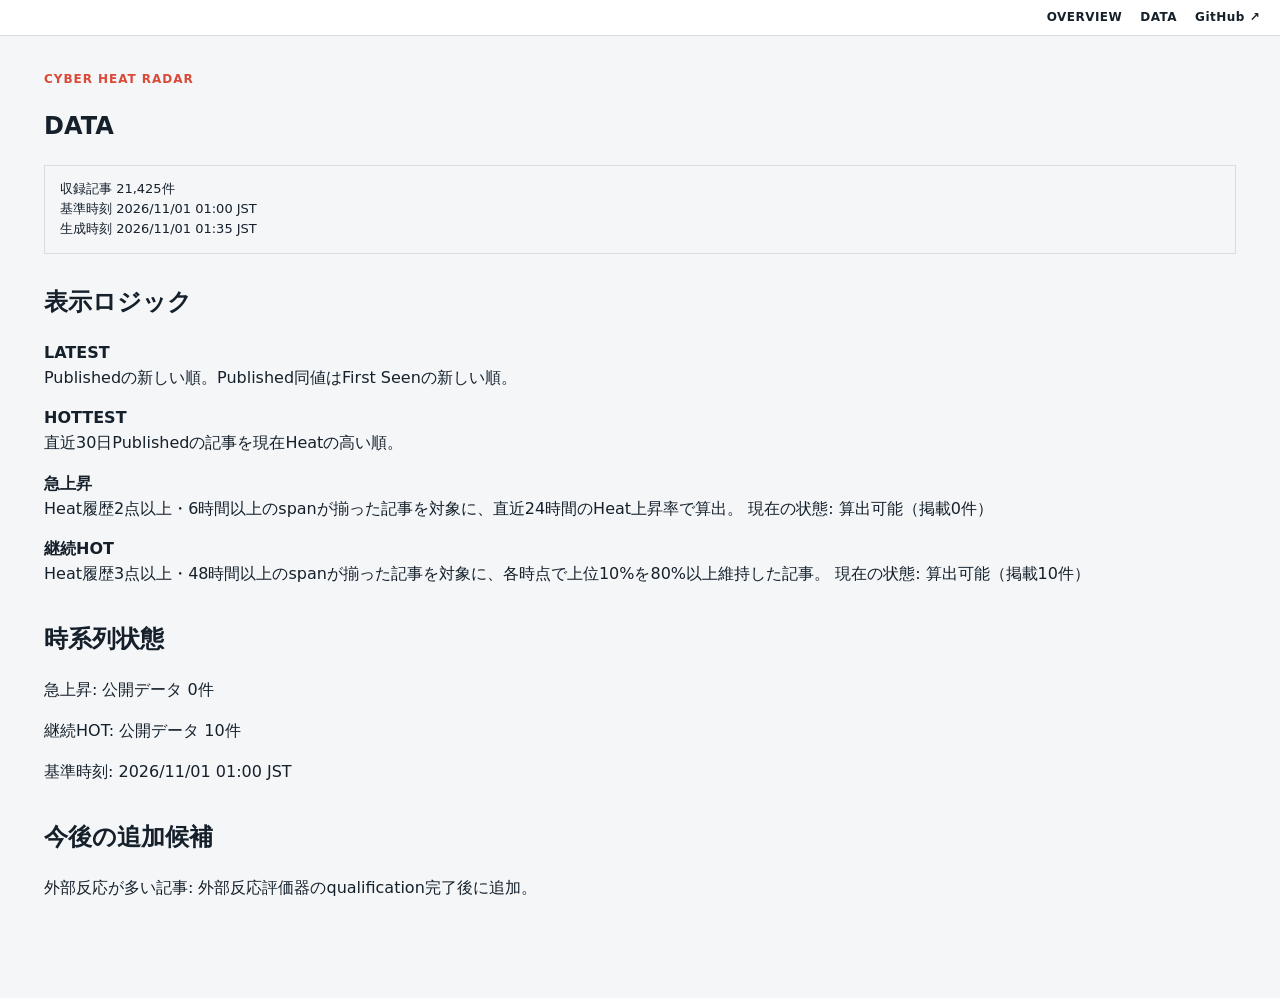
==== data.html @ e215187b "Unified hourly publication 2026-11-01 01:30 JST" ====
<!doctype html>
<html lang="ja">
<head>
<meta charset="utf-8">
<meta name="viewport"
      content="width=device-width,initial-scale=1">
<title>DATA · Cyber Heat Radar</title>
<link rel="stylesheet"
      href="./assets/styles.css">
</head>
<body>

<div class="fe22-utility-bar">
  <div class="fe22-utility-inner">
    <nav class="fe22-utility-nav"
         aria-label="Utility navigation">
      <a href="./">OVERVIEW</a>
      <a href="./data.html">DATA</a>
      <a href="https://github.com/cyberheatradar/cyber-heat-radar"
         target="_blank"
         rel="noopener noreferrer">
        GitHub ↗
      </a>
    </nav>
  </div>
</div>

<section class="fe22-overview">
<div class="fe22-overview-inner">

<p class="fe22-eyebrow">
CYBER HEAT RADAR
</p>

<h1>DATA</h1>

<div class="fe22-overview-status">
  収録記事 21,425件<br>
  基準時刻 2026/11/01 01:00 JST<br>
  生成時刻 2026/11/01 01:35 JST
  </div>

<section class="fe22-data-block">
<h2>表示ロジック</h2>

<p>
<strong>LATEST</strong><br>
Publishedの新しい順。Published同値はFirst Seenの新しい順。
</p>

<p>
<strong>HOTTEST</strong><br>
直近30日Publishedの記事を現在Heatの高い順。
</p>

<p>
<strong>急上昇</strong><br>
Heat履歴2点以上・6時間以上のspanが揃った記事を対象に、直近24時間のHeat上昇率で算出。 現在の状態: 算出可能（掲載0件）
</p>

<p>
<strong>継続HOT</strong><br>
Heat履歴3点以上・48時間以上のspanが揃った記事を対象に、各時点で上位10%を80%以上維持した記事。 現在の状態: 算出可能（掲載10件）
</p>
</section>

<section class="fe22-data-block">
  <h2>時系列状態</h2>
  <p>急上昇: 公開データ 0件</p>
  <p>継続HOT: 公開データ 10件</p>
  <p>基準時刻: 2026/11/01 01:00 JST</p>
  </section>

<section class="fe22-data-block">
<h2>今後の追加候補</h2>
<p>
外部反応が多い記事:
外部反応評価器のqualification完了後に追加。
</p>
</section>

</div>
</section>
</body>
</html>
---- assets/styles.css ----
/* ============================================================
   RC15 UNIFIED CSS SECTION 1: assets/styles.css
   ============================================================ */

:root {
  --bg: #f4f6f8;
  --paper: #ffffff;
  --ink: #15202b;
  --muted: #687582;
  --line: #dce2e8;

  --header: #142332;
  --header-2: #20384d;
  --header-text: #ffffff;
  --accent: #d94a38;

  --red: #c63a31;
  --red-soft: #fff1ef;
  --blue: #2870b8;
  --blue-soft: #edf6ff;
  --purple: #7855a6;
  --purple-soft: #f4effb;
  --cyan: #087f92;
  --cyan-soft: #eafafd;
  --orange: #c26917;
  --orange-soft: #fff5e8;
  --neutral: #56616d;
  --neutral-soft: #f1f3f5;
}

* {
  box-sizing: border-box;
}

html {
  scroll-behavior: smooth;
}

body {
  margin: 0;
  background: var(--bg);
  color: var(--ink);
  font-family:
    Inter, system-ui, -apple-system, BlinkMacSystemFont,
    "Segoe UI", "Noto Sans JP", sans-serif;
  line-height: 1.55;
}

a {
  color: inherit;
}

button,
input,
select {
  font: inherit;
}

.sr-only {
  position: absolute;
  width: 1px;
  height: 1px;
  padding: 0;
  margin: -1px;
  overflow: hidden;
  clip: rect(0,0,0,0);
  white-space: nowrap;
  border: 0;
}

/* Header */

.site-header {
  position: sticky;
  top: 0;
  z-index: 50;
  box-shadow: 0 2px 12px rgba(0,0,0,.16);
}

.masthead {
  background: var(--header);
  color: var(--header-text);
}

.masthead-inner {
  max-width: 1440px;
  margin: 0 auto;
  min-height: 86px;
  padding: 15px 24px;
  display: flex;
  align-items: center;
  gap: 34px;
}

.brand {
  display: inline-flex;
  align-items: baseline;
  gap: 7px;
  text-decoration: none;
  white-space: nowrap;
  font-weight: 900;
  letter-spacing: -.04em;
}

.brand-cyber,
.brand-radar {
  font-size: clamp(25px, 3vw, 39px);
}

.brand-heat {
  font-size: clamp(25px, 3vw, 39px);
  color: #ff5b43;
}

.header-right {
  min-width: 0;
  flex: 1;
  display: flex;
  align-items: center;
  justify-content: flex-end;
  gap: 22px;
}

.catalog-meta {
  color: #cbd6df;
  font-size: 12px;
  text-align: right;
  line-height: 1.4;
}

.header-search {
  display: flex;
  width: min(420px, 44vw);
}

.header-search input {
  min-width: 0;
  flex: 1;
  border: 0;
  padding: 11px 13px;
  outline: none;
}

.header-search button {
  border: 0;
  padding: 0 17px;
  background: var(--accent);
  color: #fff;
  font-weight: 800;
  cursor: pointer;
}

.category-bar {
  background: var(--header-2);
  color: #fff;
}

.category-inner {
  max-width: 1440px;
  margin: 0 auto;
  padding: 0 18px;
  display: flex;
  align-items: stretch;
  overflow-x: auto;
  scrollbar-width: thin;
}

.category-inner a {
  flex: 0 0 auto;
  min-width: max-content;
  white-space: nowrap;
  padding: 13px 12px 12px;
  text-decoration: none;
  font-size: 12px;
  font-weight: 800;
  letter-spacing: .02em;
  border-bottom: 3px solid transparent;
  color: #eaf0f5;
}

.category-inner a:hover,
.category-inner a.active {
  background: rgba(255,255,255,.07);
  border-bottom-color: #ff684f;
  color: #fff;
}

/* Layout */

.page-shell {
  max-width: 1360px;
  margin: 0 auto;
  padding: 30px 24px 60px;
  display: grid;
  grid-template-columns: minmax(0, 1fr) 286px;
  gap: 34px;
}

.content-column {
  min-width: 0;
}

.section-heading {
  display: flex;
  align-items: flex-end;
  justify-content: space-between;
  gap: 24px;
  padding-bottom: 13px;
  border-bottom: 4px solid var(--header-2);
  margin-bottom: 19px;
}

.eyebrow {
  color: var(--accent);
  font-size: 11px;
  font-weight: 900;
  letter-spacing: .12em;
}

.section-heading h1 {
  margin: 3px 0 0;
  font-size: clamp(25px, 3vw, 38px);
  line-height: 1.15;
  letter-spacing: -.025em;
}

.view-description {
  margin: 6px 0 0;
  color: var(--muted);
  font-size: 13px;
}

.result-count {
  flex: 0 0 auto;
  color: var(--muted);
  font-weight: 700;
  font-size: 13px;
}

/* Search controls */

.view-controls {
  background: #fff;
  border: 1px solid var(--line);
  border-top: 3px solid var(--header-2);
  padding: 15px;
  margin-bottom: 18px;
}

.control-grid {
  display: grid;
  grid-template-columns: minmax(220px,2fr) repeat(4,minmax(110px,1fr));
  gap: 10px;
}

.control-grid input,
.control-grid select {
  width: 100%;
  border: 1px solid #cbd3da;
  background: #fff;
  min-height: 40px;
  padding: 8px 10px;
}

.control-actions {
  margin-top: 10px;
  display: flex;
  gap: 8px;
}

.control-actions button {
  border: 0;
  min-height: 36px;
  padding: 0 15px;
  font-weight: 800;
  cursor: pointer;
}

.control-submit {
  color: #fff;
  background: var(--header-2);
}

.control-reset {
  color: var(--ink);
  background: #e9edf1;
}

/* Article cards */

.article-list {
  display: grid;
  gap: 14px;
}

.article-card {
  position: relative;
  background: var(--paper);
  border: 1px solid var(--line);
  border-left: 5px solid #c6ced5;
  padding: 20px 21px 18px;
  box-shadow: 0 2px 5px rgba(18,32,45,.045);
  transition:
    border-color .15s ease,
    box-shadow .15s ease,
    transform .15s ease;
}

.article-card:hover {
  border-color: #c4ccd4;
  box-shadow: 0 5px 18px rgba(18,32,45,.09);
}

.article-card.anchor-target {
  border-left-color: #ff5a43;
  box-shadow: 0 0 0 3px rgba(255,90,67,.16);
}

.card-topline {
  display: flex;
  align-items: flex-start;
  justify-content: space-between;
  gap: 14px;
}

.tag-list {
  min-height: 23px;
  display: flex;
  flex-wrap: wrap;
  gap: 6px;
}

.tag {
  display: inline-flex;
  align-items: center;
  min-height: 22px;
  padding: 2px 8px;
  border-radius: 3px;
  border: 1px solid currentColor;
  font-size: 10px;
  font-weight: 850;
  letter-spacing: .025em;
  background: #fff;
}

.tag-red {
  color: var(--red);
  background: var(--red-soft);
}

.tag-blue {
  color: var(--blue);
  background: var(--blue-soft);
}

.tag-purple {
  color: var(--purple);
  background: var(--purple-soft);
}

.tag-cyan {
  color: var(--cyan);
  background: var(--cyan-soft);
}

.tag-orange {
  color: var(--orange);
  background: var(--orange-soft);
}

.tag-neutral {
  color: var(--neutral);
  background: var(--neutral-soft);
}

.share-button {
  flex: 0 0 auto;
  border: 1px solid #c7cfd6;
  background: #fff;
  color: #36424d;
  border-radius: 4px;
  padding: 5px 9px;
  font-size: 11px;
  font-weight: 750;
  cursor: pointer;
}

.share-button:hover {
  background: #f2f5f7;
}

.article-title {
  margin: 11px 0 7px;
  font-size: clamp(20px, 2.1vw, 27px);
  line-height: 1.25;
  letter-spacing: -.018em;
}

.article-title a {
  text-decoration: none;
}

.article-title a:hover {
  color: #a5362a;
  text-decoration: underline;
}

.summary-excerpt {
  margin: 0 0 13px;
  color: #46525d;
  font-size: 14px;
  line-height: 1.65;
  display: -webkit-box;
  -webkit-line-clamp: 3;
  -webkit-box-orient: vertical;
  overflow: hidden;
}

.metadata-row {
  display: flex;
  flex-wrap: wrap;
  gap: 5px 18px;
  padding-top: 11px;
  border-top: 1px solid #edf0f2;
  color: var(--muted);
  font-size: 11px;
}

.metadata-item strong {
  color: #46515c;
  font-weight: 750;
}

.card-bottom {
  margin-top: 13px;
  display: grid;
  grid-template-columns: minmax(0,1fr) 205px;
  gap: 15px;
  align-items: center;
}

.signal-row {
  display: flex;
  flex-wrap: wrap;
  gap: 8px;
}

.signal {
  padding: 6px 9px;
  background: #f4f6f8;
  border: 1px solid #e0e5e9;
  border-radius: 4px;
  color: #54616c;
  font-size: 11px;
}

.signal strong {
  color: #26323c;
}

.heat-box {
  display: grid;
  grid-template-columns: auto minmax(80px,1fr);
  gap: 9px;
  align-items: center;
}

.heat-label {
  min-width: 68px;
  padding: 7px 8px;
  border-radius: 4px;
  text-align: center;
  color: #fff;
  font-size: 11px;
  font-weight: 900;
  letter-spacing: .035em;
}

.heat-cold .heat-label {
  background: #657b8c;
}

.heat-warm .heat-label {
  background: #b88924;
}

.heat-hot .heat-label {
  background: #d66b24;
}

.heat-critical .heat-label {
  background: #c83b2d;
}

.heat-track {
  position: relative;
  height: 9px;
  border-radius: 999px;
  overflow: hidden;
  background: #e6eaed;
}

.heat-fill {
  height: 100%;
  border-radius: inherit;
}

.heat-cold .heat-fill {
  background: #6c8799;
}

.heat-warm .heat-fill {
  background: #d6a436;
}

.heat-hot .heat-fill {
  background: #e7792b;
}

.heat-critical .heat-fill {
  background: linear-gradient(90deg,#e0602e,#c72d28);
}

/* Pagination */

.pagination {
  margin-top: 24px;
  display: flex;
  align-items: center;
  justify-content: center;
  flex-wrap: wrap;
  gap: 7px;
}

.pagination button {
  border: 1px solid #c6ced5;
  background: #fff;
  min-width: 78px;
  min-height: 38px;
  padding: 7px 11px;
  font-weight: 750;
  cursor: pointer;
}

.pagination button:disabled {
  cursor: default;
  color: #a4adb5;
  background: #f0f2f4;
}

.page-indicator {
  padding: 0 9px;
  color: #5a6670;
  font-size: 12px;
  font-weight: 750;
}

/* Sidebar */

.side-column {
  display: grid;
  align-content: start;
  gap: 18px;
}

.side-card {
  background: #fff;
  border: 1px solid var(--line);
  border-top: 4px solid var(--header-2);
  padding: 16px;
}

.side-card h2 {
  margin: 0 0 12px;
  font-size: 14px;
  letter-spacing: .045em;
}

.status-list {
  margin: 0;
  display: grid;
  gap: 8px;
}

.status-list div {
  display: flex;
  justify-content: space-between;
  gap: 12px;
  padding-bottom: 7px;
  border-bottom: 1px solid #edf0f2;
  font-size: 11px;
}

.status-list dt {
  color: var(--muted);
}

.status-list dd {
  margin: 0;
  text-align: right;
  font-weight: 750;
}

.browse-links {
  display: grid;
}

.browse-links a {
  padding: 8px 2px;
  border-bottom: 1px solid #edf0f2;
  text-decoration: none;
  font-size: 12px;
  font-weight: 700;
}

.browse-links a:hover {
  color: var(--accent);
}

.side-note p {
  margin: 0;
  color: var(--muted);
  font-size: 12px;
}

/* Footer / toast */

.site-footer {
  background: #101b25;
  color: #bcc7d0;
  min-height: 96px;
  padding: 25px 24px;
  display: flex;
  align-items: center;
  justify-content: space-between;
  gap: 20px;
  font-size: 11px;
}

.toast {
  position: fixed;
  right: 20px;
  bottom: 20px;
  z-index: 100;
  transform: translateY(18px);
  opacity: 0;
  pointer-events: none;
  padding: 10px 14px;
  background: #182632;
  color: #fff;
  border-radius: 5px;
  box-shadow: 0 8px 25px rgba(0,0,0,.2);
  transition: .18s ease;
  font-size: 12px;
}

.toast.show {
  transform: translateY(0);
  opacity: 1;
}

.empty-state {
  background: #fff;
  border: 1px solid var(--line);
  padding: 42px 22px;
  text-align: center;
  color: var(--muted);
}

/* Responsive */

@media (max-width: 1050px) {
  .page-shell {
    grid-template-columns: 1fr;
  }

  .side-column {
    grid-template-columns: repeat(2,minmax(0,1fr));
  }

  .side-note {
    display: none;
  }

  .control-grid {
    grid-template-columns: repeat(2,minmax(0,1fr));
  }

  .control-grid input:first-child {
    grid-column: 1 / -1;
  }
}

@media (max-width: 760px) {
  .site-header {
    position: static;
  }

  .masthead-inner {
    align-items: stretch;
    flex-direction: column;
    gap: 10px;
    padding: 14px;
  }

  .header-right {
    align-items: stretch;
    flex-direction: column-reverse;
    gap: 8px;
  }

  .header-search {
    width: 100%;
  }

  .catalog-meta {
    text-align: left;
  }

  .page-shell {
    padding: 20px 12px 45px;
  }

  .section-heading {
    align-items: flex-start;
    flex-direction: column;
    gap: 7px;
  }

  .card-bottom {
    grid-template-columns: 1fr;
  }

  .control-grid {
    grid-template-columns: 1fr;
  }

  .control-grid input:first-child {
    grid-column: auto;
  }

  .side-column {
    grid-template-columns: 1fr;
  }

  .article-card {
    padding: 16px 14px;
  }

  .site-footer {
    align-items: flex-start;
    flex-direction: column;
  }
}


/* v2.1 content containment */
.content-column,
.side-column,
.article-card,
.article-title,
.summary-excerpt,
.metadata-row,
.signal-row,
.tag-list {
  min-width: 0;
}

.article-title a,
.summary-excerpt,
.metadata-item,
.signal,
.tag {
  overflow-wrap: anywhere;
}


/* v2.1 RC5: fixed back-to-top control */
.back-to-top {
  position: fixed;
  right: 24px;
  bottom: 24px;
  z-index: 1200;
  min-width: 64px;
  min-height: 44px;
  padding: 10px 14px;
  border: 1px solid #9eacb8;
  border-radius: 4px;
  background: #ffffff;
  color: #13283a;
  font: inherit;
  font-weight: 700;
  cursor: pointer;
  box-shadow: 0 3px 14px rgba(0, 0, 0, 0.18);
  opacity: 0;
  transform: translateY(8px);
  pointer-events: none;
  transition:
    opacity 120ms ease,
    transform 120ms ease;
}

.back-to-top.is-visible {
  opacity: 1;
  transform: translateY(0);
  pointer-events: auto;
}

.back-to-top:focus-visible {
  outline: 3px solid currentColor;
  outline-offset: 2px;
}

@media (max-width: 760px) {
  .back-to-top {
    right: 12px;
    bottom: 12px;
  }
}


/* v2.1 RC6 search simplification */
.search-controls-v2 {
  display: grid;
  gap: 14px;
}

.search-controls-v2-grid {
  display: grid;
  grid-template-columns:
    minmax(220px, 2fr)
    minmax(150px, 1fr)
    minmax(150px, 1fr)
    minmax(110px, 0.7fr)
    minmax(110px, 0.7fr);
  gap: 10px;
  align-items: end;
}

.search-field {
  display: grid;
  gap: 6px;
  min-width: 0;
}

.search-field-label {
  font-size: 12px;
  font-weight: 700;
  color: #425466;
}

.search-field input {
  width: 100%;
  box-sizing: border-box;
  min-height: 42px;
  padding: 9px 11px;
  border: 1px solid #c6d0d9;
  background: #fff;
  color: #10283b;
  font: inherit;
}

.search-controls-v2-actions {
  display: flex;
  gap: 8px;
  flex-wrap: wrap;
}

.search-controls-v2-actions button {
  min-height: 38px;
  padding: 8px 16px;
  font: inherit;
  font-weight: 700;
  cursor: pointer;
}

@media (max-width: 1000px) {
  .search-controls-v2-grid {
    grid-template-columns:
      minmax(220px, 2fr)
      minmax(140px, 1fr)
      minmax(140px, 1fr);
  }
}

@media (max-width: 700px) {
  .search-controls-v2-grid {
    grid-template-columns: 1fr;
  }
}

/* =========================================================
   FE22_OVERVIEW_V1
   ========================================================= */

.fe22-utility-bar {
  border-bottom: 1px solid #d9dde3;
  background: #ffffff;
}

.fe22-utility-inner {
  max-width: 1440px;
  margin: 0 auto;
  padding: 8px 20px;
  display: flex;
  justify-content: flex-end;
}

.fe22-utility-nav {
  display: flex;
  align-items: center;
  gap: 18px;
  white-space: nowrap;
  font-size: 12px;
  font-weight: 700;
  letter-spacing: .04em;
}

.fe22-utility-nav a {
  color: inherit;
  text-decoration: none;
}

.fe22-utility-nav a:hover {
  text-decoration: underline;
}

.fe22-github-disabled {
  cursor: not-allowed;
  opacity: .45;
}

.fe22-ticker {
  overflow: hidden;
  white-space: nowrap;
  color: #f9fafb;
  background: #111827;
}

.fe22-ticker-track {
  display: inline-flex;
  min-width: max-content;
  animation: fe22TickerMove 48s linear infinite;
}

.fe22-ticker:hover .fe22-ticker-track {
  animation-play-state: paused;
}

.fe22-ticker-item {
  display: inline-flex;
  align-items: center;
  min-height: 34px;
  padding: 0 24px;
  border-right: 1px solid rgba(255,255,255,.18);
  font-size: 12px;
}

@keyframes fe22TickerMove {
  from {
    transform: translateX(0);
  }

  to {
    transform: translateX(-50%);
  }
}

@media (prefers-reduced-motion: reduce) {
  .fe22-ticker-track {
    animation: none;
  }
}

body.fe22-overview-mode main {
  display: none !important;
}

.fe22-overview {
  max-width: 1440px;
  margin: 0 auto;
  padding: 34px 20px 64px;
}

.fe22-overview-inner {
  width: 100%;
}

.fe22-overview-header {
  margin-bottom: 20px;
}

.fe22-overview-header h1 {
  margin: 4px 0 8px;
}

.fe22-eyebrow {
  margin: 0;
  font-size: 12px;
  font-weight: 800;
  letter-spacing: .08em;
}

.fe22-overview-status {
  margin: 0 0 30px;
  padding: 13px 15px;
  border: 1px solid #d9dde3;
  font-size: 13px;
}

.fe22-overview-section {
  margin-bottom: 42px;
}

.fe22-overview-section-header {
  display: flex;
  align-items: flex-end;
  justify-content: space-between;
  gap: 24px;
  margin-bottom: 8px;
  border-bottom: 2px solid #111827;
}

.fe22-overview-section-header h2 {
  margin: 0;
  padding: 0 0 8px;
  font-size: 20px;
}

.fe22-overview-section-header p {
  max-width: 700px;
  margin: 0 0 8px;
  text-align: right;
  font-size: 12px;
  opacity: .72;
}

.fe22-overview-grid {
  display: grid;
  grid-template-columns: repeat(2, minmax(0,1fr));
  column-gap: 24px;
}

.fe22-overview-card {
  padding: 14px 0;
  border-bottom: 1px solid #d9dde3;
}

.fe22-overview-rank {
  font-size: 11px;
  font-weight: 800;
  opacity: .55;
}

.fe22-overview-title {
  display: block;
  margin: 4px 0 8px;
  color: inherit;
  font-size: 16px;
  font-weight: 750;
  line-height: 1.45;
  text-decoration: none;
}

.fe22-overview-title:hover {
  text-decoration: underline;
}

.fe22-overview-meta {
  display: flex;
  flex-wrap: wrap;
  gap: 7px 13px;
  font-size: 12px;
  opacity: .8;
}

.fe22-overview-source {
  font-weight: 700;
}

.fe22-overview-links {
  display: flex;
  gap: 14px;
  margin-top: 7px;
  font-size: 12px;
}

.fe22-overview-links a {
  color: inherit;
}

.fe22-collecting {
  padding: 20px 0;
  font-size: 14px;
  opacity: .72;
}

.fe22-data-block {
  margin-bottom: 34px;
}

@media (max-width: 800px) {
  .fe22-utility-inner {
    justify-content: flex-start;
    overflow-x: auto;
  }

  .fe22-overview-grid {
    grid-template-columns: 1fr;
  }

  .fe22-overview-section-header {
    display: block;
  }

  .fe22-overview-section-header p {
    text-align: left;
  }
}

/* =========================================================
   FE22 RC2 REMEDIATION
   ========================================================= */

body.fe22-overview-mode
.category-bar [data-nav-view] {
  border-bottom-color: transparent !important;
  box-shadow: none !important;
}

body.fe22-overview-mode
.category-bar [data-nav-view].active,
body.fe22-overview-mode
.category-bar [aria-current="page"] {
  border-bottom-color: transparent !important;
  box-shadow: none !important;
}

.fe22-top-grid {
  display: grid;
  grid-template-columns: minmax(0,1fr) minmax(0,1fr);
  gap: 28px;
  margin-bottom: 42px;
}

.fe22-lane {
  min-width: 0;
}

.fe22-lane-header,
.fe22-full-header {
  border-bottom: 2px solid #111827;
  margin-bottom: 12px;
}

.fe22-lane-header h2,
.fe22-full-header h2 {
  margin: 0 0 4px;
  font-size: 22px;
}

.fe22-lane-header p,
.fe22-full-header p {
  margin: 0 0 8px;
  font-size: 12px;
  opacity: .7;
}

.fe22-news-list {
  display: grid;
  gap: 14px;
}

.fe22-news-card {
  position: relative;
  background: #fff;
  border: 1px solid #d7dde4;
  border-left: 5px solid #cfd7df;
  padding: 18px 20px;
  min-width: 0;
}

.fe22-news-card-top {
  display: flex;
  justify-content: space-between;
  align-items: center;
  gap: 12px;
  margin-bottom: 8px;
}

.fe22-news-rank {
  font-size: 11px;
  opacity: .6;
}

.fe22-share-button {
  border: 1px solid #c9d1da;
  border-radius: 4px;
  background: #fff;
  padding: 5px 10px;
  font-size: 11px;
  cursor: pointer;
}

.fe22-news-title {
  display: block;
  color: #07192e;
  font-size: 19px;
  line-height: 1.35;
  font-weight: 700;
  text-decoration: none;
  margin-bottom: 8px;
}

.fe22-news-title:hover {
  text-decoration: underline;
}

.fe22-news-summary {
  display: -webkit-box;
  overflow: hidden;
  -webkit-box-orient: vertical;
  -webkit-line-clamp: 3;
  margin: 0 0 12px;
  color: #334155;
  font-size: 13px;
  line-height: 1.55;
}

.fe22-news-meta {
  display: flex;
  flex-wrap: wrap;
  gap: 8px 18px;
  border-top: 1px solid #e2e8f0;
  padding-top: 10px;
  font-size: 11px;
  color: #475569;
}

.fe22-news-bottom {
  display: flex;
  justify-content: space-between;
  align-items: center;
  gap: 16px;
  margin-top: 12px;
}

.fe22-original-link {
  font-size: 12px;
  color: inherit;
}

.fe22-heat-wrap {
  display: flex;
  align-items: center;
  gap: 8px;
}

.fe22-heat-badge {
  display: inline-block;
  background: #b88917;
  color: #fff;
  font-size: 11px;
  font-weight: 700;
  padding: 7px 9px;
  border-radius: 3px;
  white-space: nowrap;
}

.fe22-heat-track {
  display: inline-block;
  width: 90px;
  height: 9px;
  overflow: hidden;
  border-radius: 10px;
  background: #e5eaf0;
}

.fe22-heat-fill {
  display: block;
  height: 100%;
  border-radius: inherit;
  background: #d39a20;
}

.fe22-trend-grid {
  display: grid;
  grid-template-columns: minmax(0,1fr) minmax(0,1fr);
  gap: 28px;
  margin-bottom: 42px;
}

.fe22-collecting-lane {
  border-top: 2px solid #111827;
  padding-top: 10px;
}

.fe22-collecting-lane h2 {
  margin: 0 0 6px;
}

.fe22-collecting-description {
  min-height: 38px;
  margin: 0;
  font-size: 12px;
  opacity: .7;
}

.fe22-collecting-box {
  margin-top: 14px;
  padding: 22px;
  background: #fff;
  border: 1px solid #d7dde4;
  font-weight: 700;
  text-align: center;
}

.fe22-full-section {
  margin-bottom: 42px;
}

.fe22-month-grid {
  display: grid;
  grid-template-columns: minmax(0,1fr) minmax(0,1fr);
  gap: 14px 20px;
}

@media (max-width: 900px) {
  .fe22-top-grid,
  .fe22-trend-grid,
  .fe22-month-grid {
    grid-template-columns: 1fr;
  }
}

/* =========================================================
   FE22 RC3
   ========================================================= */

.fe22-ticker-track {
  animation-duration:
    var(--fe22-ticker-duration, 48s)
    !important;
}

body.fe22-overview-mode
#fe22OverviewTab {
  border-bottom-color: #ef4938 !important;
  box-shadow:
    inset 0 -3px 0 #ef4938;
}

body:not(.fe22-overview-mode)
#fe22OverviewTab {
  border-bottom-color:
    transparent !important;
  box-shadow: none;
}

.fe22-top-grid {
  display: grid;
  grid-template-columns:
    minmax(0,1fr)
    minmax(0,1fr);
  gap: 28px;
  align-items: start;
}

.fe22-common-card-list {
  display: grid;
  gap: 14px;
}

.fe22-common-card-list
.article-card {
  margin: 0;
  min-width: 0;
}

.fe22-common-card-list
.article-title {
  overflow-wrap: anywhere;
}

.share-actions {
  display: flex;
  flex-wrap: wrap;
  justify-content: flex-end;
  align-items: center;
  gap: 5px;
}

.share-actions
.share-button {
  display: inline-flex;
  align-items: center;
  justify-content: center;
  box-sizing: border-box;
  min-height: 30px;
  text-decoration: none;
  white-space: nowrap;
}

.fe22-trend-grid {
  margin-top: 42px;
}

@media (max-width: 1050px) {
  .fe22-top-grid {
    grid-template-columns: 1fr;
  }
}

/* =========================================================
   FE22 RC4 — verified RC3 remediation
   ========================================================= */

.header-utility-actions {
  display: flex;
  flex: 0 0 auto;
  align-items: center;
  gap: 6px;
}

.header-utility-button {
  display: inline-flex;
  align-items: center;
  justify-content: center;
  min-height: 30px;
  padding: 4px 9px;
  border: 1px solid rgba(255,255,255,.32);
  border-radius: 3px;
  color: #fff;
  font-size: 11px;
  font-weight: 800;
  line-height: 1;
  text-decoration: none;
  white-space: nowrap;
}

.header-utility-button:hover {
  background: rgba(255,255,255,.08);
  border-color: rgba(255,255,255,.70);
}

.category-inner #fe22OverviewTab {
  flex: 0 0 auto;
  min-width: max-content;
  white-space: nowrap;
}

body.fe22-overview-mode
.category-inner #fe22OverviewTab {
  background: rgba(255,255,255,.07);
  border-bottom-color: #ff684f;
  color: #fff;
}

.share-actions {
  gap: 5px;
}

/* =========================================================
   FE22 RC5 — final visual alignment
   ========================================================= */

/* Same eyebrow treatment as ordinary views. */
.fe22-overview .fe22-eyebrow {
  color: var(--accent) !important;
}

/*
 * Match ordinary page-shell horizontal geometry.
 * Keep Overview-specific two-column layout intact.
 */
.fe22-overview-inner {
  max-width: 1360px !important;
  margin-left: auto !important;
  margin-right: auto !important;
  padding-left: 24px !important;
  padding-right: 24px !important;
  box-sizing: border-box;
}

/* Hidden control areas must never reserve space. */
#viewControls[hidden] {
  display: none !important;
}


/* ==========================================================
   P7-FE2.2 RC6A-R3-R2
   Exact Overview alignment + shared BLOG
   ========================================================== */

body.fe22-overview-mode main.page-shell {
  display: grid !important;
}

body.fe22-overview-mode #legacyContentColumn {
  display: none !important;
}

body.fe22-overview-mode #fe22Overview {
  display: block;
  min-width: 0;
  width: auto !important;
  max-width: none !important;
  margin: 0 !important;
  padding: 0 !important;
}

body.fe22-overview-mode
#fe22Overview > .fe22-overview-inner {
  width: 100% !important;
  max-width: none !important;
  margin: 0 !important;
  padding: 0 !important;
  box-sizing: border-box;
}

body.fe22-overview-mode
#fe22Overview .fe22-overview-header {
  display: flex;
  align-items: flex-end;
  justify-content: space-between;
  gap: 24px;
  padding-bottom: 13px;
  border-bottom: 4px solid var(--header-2);
  margin-bottom: 19px;
  width: 100% !important;
  max-width: none !important;
  margin: 0 !important;
  padding-left: 0 !important;
  padding-right: 0 !important;
  box-sizing: border-box;
}

body.fe22-overview-mode
#fe22Overview .fe22-overview-header h1 {
  margin: 3px 0 0;
  font-size: clamp(25px, 3vw, 38px);
  line-height: 1.15;
  letter-spacing: -.025em;
}

body.fe22-overview-mode
#fe22Overview .fe22-overview-header .view-description {
  margin: 6px 0 0;
  color: var(--muted);
  font-size: 13px;
}

body.fe22-overview-mode
#fe22Overview .fe22-overview-header .eyebrow {
  color: var(--accent);
  font-size: 11px;
  font-weight: 900;
  letter-spacing: .12em;
}

body.fe22-overview-mode
#fe22OverviewStatus,
body.fe22-overview-mode
#fe22OverviewSections {
  width: 100% !important;
  max-width: none !important;
  margin-left: 0 !important;
  margin-right: 0 !important;
  padding-left: 0;
  padding-right: 0;
  box-sizing: border-box;
}

body.fe22-overview-mode
#fe22OverviewSections .fe22-top-grid {
  width: 100% !important;
  max-width: none !important;
  margin-left: 0 !important;
  margin-right: 0 !important;
}

.side-resource-links {
  display: grid;
  gap: 8px;
}

.side-resource-link {
  display: flex;
  align-items: center;
  justify-content: space-between;
  gap: 10px;
  padding: 9px 10px;
  border: 1px solid var(--line);
  background: #fff;
  color: var(--header-2);
  font-size: 12px;
  font-weight: 700;
  line-height: 1.35;
  text-decoration: none;
}

.side-resource-link:hover,
.side-resource-link:focus-visible {
  border-color: var(--header-2);
  text-decoration: underline;
}


/* ==========================================================
   P7-FE2.2 RC6B-R2-R2
   Search filter remediation
   ========================================================== */

.search-field-source input {
  width: 100%;
}

.search-field-tags {
  min-width: 0;
}

.search-tags-dropdown {
  position: relative;
  width: 100%;
}

.search-tags-dropdown > summary {
  box-sizing: border-box;
  width: 100%;
  min-height: 42px;
  padding: 10px 12px;
  border: 1px solid #c6d0d9;
  background: #fff;
  color: #10283b;
  cursor: pointer;
  font-size: 13px;
  line-height: 20px;
  white-space: nowrap;
}

.search-tags-dropdown[open] > summary {
  border-color: var(--header-2);
}

.search-tags-menu {
  position: absolute;
  z-index: 50;
  top: calc(100% + 4px);
  left: 0;
  box-sizing: border-box;
  width: 320px;
  max-width: min(
    360px,
    calc(100vw - 32px)
  );
  max-height: 330px;
  overflow-y: auto;
  overflow-x: hidden;
  padding: 6px;
  border: 1px solid #c6d0d9;
  background: #fff;
  box-shadow:
    0 8px 24px rgba(0,0,0,.14);
}

.search-tag-option {
  display: flex;
  align-items: center;
  gap: 9px;
  width: 100%;
  box-sizing: border-box;
  min-height: 34px;
  padding: 6px 8px;
  cursor: pointer;
  color: #10283b;
  font-size: 12px;
  line-height: 1.3;
}

.search-tag-option:hover {
  background: rgba(0,0,0,.04);
}

.search-field-tags
.search-tag-option
input[type="checkbox"] {
  appearance: auto;
  -webkit-appearance: checkbox;
  flex: 0 0 auto;
  width: 16px !important;
  height: 16px !important;
  min-width: 16px !important;
  min-height: 16px !important;
  max-width: 16px !important;
  max-height: 16px !important;
  margin: 0 !important;
  padding: 0 !important;
  border: initial;
  box-sizing: border-box;
}

.search-tag-option > span {
  display: block;
  flex: 1 1 auto;
  min-width: 0;
  width: auto;
  white-space: normal;
  overflow-wrap: anywhere;
}

@media (max-width: 720px) {
  .search-tags-menu {
    left: 0;
    width: 100%;
    max-width:
      calc(100vw - 24px);
  }
}


/* ==========================================================
   P7-FE2.2 RC6B-R5
   Two-row SEARCH layout + integrated canonical date fields
   ========================================================== */

/* ----------------------------------------------------------
   Desktop layout
   row 1: Keyword(5) Source(3) Tags(4)
   row 2: Heat(2) Heat(2) Published(4) Published(4)
   ---------------------------------------------------------- */

.search-controls-v2-grid {
  grid-template-columns:
    repeat(12, minmax(0, 1fr));
  align-items: end;
}

.search-field-keyword {
  grid-column: span 5;
}

.search-field-source {
  grid-column: span 3;
}

.search-field-tags {
  grid-column: span 4;
}

.search-field-heat-min,
.search-field-heat-max {
  grid-column: span 2;
}

.search-field-published-from,
.search-field-published-to {
  grid-column: span 4;
}

/* ----------------------------------------------------------
   One visual date box:
   [ YYYY-MM-DD                 calendar ]
   ---------------------------------------------------------- */

.search-date-control {
  position: relative;
  display: grid;
  grid-template-columns:
    minmax(0, 1fr) 42px;

  width: 100%;
  min-width: 0;
  height: 42px;

  box-sizing: border-box;

  border:
    1px solid #c6d0d9;

  background: #fff;
}

.search-date-control:focus-within {
  border-color:
    var(--header-2);
}

.search-field
.search-date-control
.search-date-text {
  width: 100% !important;
  min-width: 0 !important;

  height: 40px !important;
  min-height: 40px !important;

  box-sizing: border-box;

  margin: 0 !important;

  padding:
    9px 12px !important;

  border: 0 !important;

  outline: 0;

  background: transparent;

  color: #10283b;

  font: inherit;
}

.search-date-button {
  position: relative;

  display: grid;
  place-items: center;

  width: 42px;
  min-width: 42px;

  height: 40px;
  min-height: 40px;

  box-sizing: border-box;

  margin: 0;

  padding: 0;

  border: 0;
  border-left:
    1px solid #d9e0e6;

  background: transparent;

  color: #10283b;

  cursor: pointer;
}

.search-date-button:hover,
.search-date-button:focus-visible {
  background:
    rgba(16, 40, 59, .05);

  outline: none;
}

.search-date-calendar-glyph {
  position: relative;

  display: block;

  width: 16px;
  height: 15px;

  box-sizing: border-box;

  border:
    1.5px solid currentColor;

  border-radius: 2px;
}

.search-date-calendar-glyph::before {
  content: "";

  position: absolute;

  left: -1.5px;
  right: -1.5px;
  top: 3px;

  border-top:
    1.5px solid currentColor;
}

.search-date-calendar-glyph::after {
  content: "";

  position: absolute;

  top: -4px;
  left: 3px;

  width: 7px;
  height: 5px;

  border-left:
    1.5px solid currentColor;

  border-right:
    1.5px solid currentColor;
}

/*
 * Native date input remains available only as the picker engine.
 * Anchor it inside the RIGHT side of the unified control.
 */
.search-field
.search-date-control
.search-date-native {
  position: absolute !important;

  right: 2px !important;
  bottom: 2px !important;

  width: 1px !important;
  height: 1px !important;

  min-width: 0 !important;
  min-height: 0 !important;

  max-width: 1px !important;
  max-height: 1px !important;

  margin: 0 !important;
  padding: 0 !important;

  border: 0 !important;

  opacity: 0 !important;

  overflow: hidden !important;

  pointer-events: none !important;
}

/* ----------------------------------------------------------
   Medium viewport
   ---------------------------------------------------------- */

@media (max-width: 1000px) {
  .search-controls-v2-grid {
    grid-template-columns:
      repeat(6, minmax(0, 1fr));
  }

  .search-field-keyword {
    grid-column: span 6;
  }

  .search-field-source,
  .search-field-tags,
  .search-field-heat-min,
  .search-field-heat-max,
  .search-field-published-from,
  .search-field-published-to {
    grid-column: span 3;
  }
}

/* ----------------------------------------------------------
   Mobile
   ---------------------------------------------------------- */

@media (max-width: 720px) {
  .search-controls-v2-grid {
    grid-template-columns: 1fr;
  }

  .search-field-keyword,
  .search-field-source,
  .search-field-tags,
  .search-field-heat-min,
  .search-field-heat-max,
  .search-field-published-from,
  .search-field-published-to {
    grid-column: 1 / -1;
  }
}


/* ==========================================================
   P7-FE2.2 RC6B-R6 MOBILE POLISH
   Desktop remains unchanged.
   ========================================================== */

.mobile-topic-menu {
  display: none;
}

@media (max-width: 720px) {

  /* --------------------------------------------------------
     Primary navigation
     Replace horizontal tab train with one compact menu.
     -------------------------------------------------------- */

  .category-bar {
    overflow: visible;
  }

  .category-inner {
    display: none !important;
  }

  .mobile-topic-menu {
    display: block;
    width: 100%;
    margin: 0;
    color: #fff;
  }

  .mobile-topic-menu > summary {
    display: flex;
    align-items: center;
    justify-content: space-between;

    box-sizing: border-box;

    min-height: 48px;
    width: 100%;

    padding: 0 16px;

    cursor: pointer;

    list-style: none;

    color: #fff;
    background: var(--header-2);

    font-size: 13px;
    font-weight: 800;
    letter-spacing: .035em;

    user-select: none;
  }

  .mobile-topic-menu > summary::-webkit-details-marker {
    display: none;
  }

  .mobile-topic-menu-arrow {
    width: 9px;
    height: 9px;

    border-right: 2px solid currentColor;
    border-bottom: 2px solid currentColor;

    transform:
      rotate(45deg)
      translateY(-2px);

    transition:
      transform .15s ease;
  }

  .mobile-topic-menu[open]
  .mobile-topic-menu-arrow {
    transform:
      rotate(225deg)
      translate(-2px,-2px);
  }

  .mobile-topic-menu-panel {
    display: grid;

    grid-template-columns:
      repeat(2, minmax(0,1fr));

    gap: 1px;

    padding: 1px;

    background: #304b60;
  }

  .mobile-topic-menu-panel a {
    display: flex;
    align-items: center;

    box-sizing: border-box;

    min-width: 0;
    min-height: 46px;

    padding: 9px 12px;

    background: var(--header-2);

    color: #fff;

    text-decoration: none;

    font-size: 12px;
    font-weight: 700;
    line-height: 1.25;

    overflow-wrap: anywhere;
  }

  .mobile-topic-menu-panel a.active,
  .mobile-topic-menu-panel
  a[aria-current="page"],
  body.fe22-overview-mode
  .mobile-overview-link {
    background: #10283b;

    box-shadow:
      inset 3px 0 0 var(--accent);
  }

  /* --------------------------------------------------------
     Pagination
     Mobile authority:
       Previous | Page x / y | Next

     First / Last are redundant on a small screen and were
     causing the orphaned second row.
     -------------------------------------------------------- */

  #pagination.pagination {
    display: grid !important;

    grid-template-columns:
      minmax(0,1fr)
      auto
      minmax(0,1fr);

    align-items: center;

    gap: 8px;

    width: 100%;

    margin-left: 0;
    margin-right: 0;
  }

  #pagination.pagination
  > :first-child,
  #pagination.pagination
  > :last-child {
    display: none !important;
  }

  #pagination.pagination
  > :nth-child(2),
  #pagination.pagination
  > :nth-child(4) {
    width: 100%;
    min-width: 0;
    margin: 0;
  }

  #pagination.pagination
  > :nth-child(3) {
    margin: 0;

    white-space: nowrap;

    text-align: center;
    justify-self: center;

    font-size: 12px;
  }

  /* --------------------------------------------------------
     Sidebar/footer-style information

     DOM order is retained:
       content -> pagination -> status -> related -> blog -> about

     ABOUT was hidden by the older tablet rule; restore it on
     actual mobile.
     -------------------------------------------------------- */

  .side-column {
    grid-template-columns:
      1fr !important;

    gap: 12px;
  }

  .side-column .side-note {
    display: block !important;
  }

  .side-card {
    padding: 14px;
  }
}


/* P10_R9_SEARCH_HIT_HIGHLIGHT */
.search-hit {
  background: #ffeb3b;
  color: #111;
  border-radius: 2px;
  padding: 0 0.08em;
  box-shadow: inset 0 -2px 0 #d89b00;
}

/* ==========================================================
   P10_R9_R4_LAYOUT_MODES
   ========================================================== */

/*
 * Timing/catalog information remains available in RADAR STATUS.
 * Keep the DOM nodes for runtime compatibility but do not render
 * the duplicate header/Overview copies.
 */
#catalogMeta,
#fe22OverviewStatus {
  display: none !important;
}

/* ----------------------------------------------------------
   Global layout switcher
   ---------------------------------------------------------- */

.article-layout-bar {
  max-width: 1260px;
  margin: 10px auto 0;
  padding: 0 22px;

  display: flex;
  justify-content: flex-end;
  align-items: center;
  gap: 9px;

  color: #64717c;
  font-size: 11px;
}

.article-layout-label {
  font-weight: 700;
}

.article-layout-buttons {
  display: inline-flex;

  border: 1px solid #cbd3d9;
  border-radius: 4px;

  overflow: hidden;
  background: #fff;
}

.article-layout-buttons button {
  appearance: none;

  border: 0;
  border-right: 1px solid #cbd3d9;

  background: #fff;
  color: #42505c;

  padding: 5px 10px;

  font: inherit;
  font-weight: 700;

  cursor: pointer;
}

.article-layout-buttons button:last-child {
  border-right: 0;
}

.article-layout-buttons button:hover {
  background: #f3f6f8;
}

.article-layout-buttons button.active,
.article-layout-buttons button[aria-pressed="true"] {
  background: #20384d;
  color: #fff;
}

/* ----------------------------------------------------------
   Compact default typography
   ---------------------------------------------------------- */

.article-title {
  font-size: 18px;
  line-height: 1.38;
  letter-spacing: -.012em;
}

.summary-excerpt {
  font-size: 13px;
  line-height: 1.58;
}

.fe22-common-card-list .article-title {
  font-size: 18px;
}

.fe22-news-title {
  font-size: 18px;
  line-height: 1.38;
}

.fe22-news-summary {
  font-size: 13px;
  line-height: 1.58;
}

/* ----------------------------------------------------------
   BLOCK
   ---------------------------------------------------------- */

html[data-article-layout="block"]
.article-list {
  display: grid;

  grid-template-columns:
    repeat(
      auto-fit,
      minmax(300px, 1fr)
    );

  gap: 14px;
}

html[data-article-layout="block"]
.article-card {
  height: 100%;
}

html[data-article-layout="block"]
.summary-excerpt {
  display: none;
}

html[data-article-layout="block"]
.card-bottom {
  grid-template-columns: 1fr;
  gap: 9px;
}

html[data-article-layout="block"]
.fe22-top-grid,
html[data-article-layout="block"]
.fe22-trend-grid {
  grid-template-columns: 1fr;
}

html[data-article-layout="block"]
.fe22-common-card-list {
  display: grid;

  grid-template-columns:
    repeat(
      auto-fit,
      minmax(280px, 1fr)
    );

  gap: 12px;
}

html[data-article-layout="block"]
.fe22-common-card-list
.summary-excerpt {
  display: none;
}

/* ----------------------------------------------------------
   LIST
   Explorer-style dense rows.
   ---------------------------------------------------------- */

html[data-article-layout="list"]
.article-list {
  display: block;
  border-top: 1px solid #dce2e6;
}

html[data-article-layout="list"]
.article-card {
  display: grid;

  grid-template-columns:
    minmax(0, 1fr)
    auto;

  grid-template-rows:
    auto
    auto;

  column-gap: 18px;
  row-gap: 3px;

  margin: 0;
  padding: 9px 10px;

  border: 0;
  border-bottom: 1px solid #e3e7ea;
  border-radius: 0;

  box-shadow: none;
}

html[data-article-layout="list"]
.article-card:hover {
  box-shadow: none;
  background: #f8fafb;
}

html[data-article-layout="list"]
.card-topline {
  display: none;
}

html[data-article-layout="list"]
.article-title {
  grid-column: 1;
  grid-row: 1;

  margin: 0;

  font-size: 15px;
  line-height: 1.4;
}

html[data-article-layout="list"]
.summary-excerpt {
  display: none;
}

html[data-article-layout="list"]
.metadata-row {
  grid-column: 1;
  grid-row: 2;

  padding-top: 2px;
  border-top: 0;

  gap: 4px 14px;

  font-size: 10px;
}

html[data-article-layout="list"]
.card-bottom {
  grid-column: 2;
  grid-row: 1 / span 2;

  margin: 0;

  display: block;
  align-self: center;
}

html[data-article-layout="list"]
.signal-row {
  display: none;
}

html[data-article-layout="list"]
.heat-box {
  min-width: 110px;
}

html[data-article-layout="list"]
.fe22-top-grid,
html[data-article-layout="list"]
.fe22-trend-grid {
  grid-template-columns: 1fr;
}

html[data-article-layout="list"]
.fe22-common-card-list {
  display: block;
  border-top: 1px solid #dce2e6;
}

html[data-article-layout="list"]
.fe22-common-card-list
.article-card {
  margin: 0;
}

html[data-article-layout="list"]
.fe22-common-card-list
.article-title {
  font-size: 15px;
}

html[data-article-layout="list"]
.fe22-common-card-list
.summary-excerpt {
  display: none;
}

/* ----------------------------------------------------------
   Mobile
   ---------------------------------------------------------- */

@media (max-width: 720px) {
  .article-layout-bar {
    padding: 0 14px;
    margin-top: 8px;
  }

  .article-layout-buttons button {
    padding: 5px 8px;
  }

  .article-title,
  .fe22-common-card-list .article-title,
  .fe22-news-title {
    font-size: 17px;
  }

  html[data-article-layout="block"]
  .article-list,
  html[data-article-layout="block"]
  .fe22-common-card-list {
    grid-template-columns: 1fr;
  }

  html[data-article-layout="list"]
  .article-card {
    grid-template-columns: 1fr;
  }

  html[data-article-layout="list"]
  .card-bottom {
    grid-column: 1;
    grid-row: 3;

    margin-top: 4px;
  }

  html[data-article-layout="list"]
  .heat-box {
    max-width: 150px;
  }
}


/* P10_R5_R4_HEADING_CONTROLS */

/* Heading actions: layout switcher followed by result count */
#legacyContentColumn .article-heading-actions {
  display: flex;
  flex: 0 0 auto;
  align-items: center;
  justify-content: flex-end;
  gap: 14px;
  min-width: 0;
}

/* Remove global toolbar spacing only inside article headings */
#legacyContentColumn .article-layout-bar,
#fe22Overview .fe22-overview-header > .article-layout-bar {
  display: flex;
  width: auto;
  max-width: none;
  margin: 0;
  padding: 0;
  justify-content: flex-start;
  gap: 0;
}

/* Heading labels are self-explanatory */
#legacyContentColumn .article-layout-label,
#fe22Overview .article-layout-label {
  display: none;
}

#legacyContentColumn .result-count {
  white-space: nowrap;
}

@media (max-width: 980px) {
  #legacyContentColumn > .section-heading {
    flex-wrap: wrap;
    align-items: flex-start;
  }

  #legacyContentColumn .article-heading-actions {
    flex: 1 1 100%;
    justify-content: space-between;
  }

  #fe22Overview .fe22-overview-header {
    flex-wrap: wrap;
  }
}

/* ==========================================================
   P10_R5_R7_SIGNALS_ABOVE_HEAT

   LIST mode only:
   LEFT:  Title / Source / Published / Observed
   RIGHT: External reaction / Domestic impact
          HEAT indicator

   DETAIL and BLOCK remain unchanged.
   ========================================================== */

html[data-article-layout="list"]
.article-card {
  display: grid;

  grid-template-columns:
    minmax(0, 1fr)
    max-content;

  grid-template-rows:
    auto auto;

  column-gap: 14px;
  row-gap: 4px;

  align-items: center;
}

/* Expose the existing children to the card grid. */
html[data-article-layout="list"]
.article-card > .card-bottom {
  display: contents;
}

/* Upper-right: external reaction and domestic impact. */
html[data-article-layout="list"]
.article-card > .card-bottom > .signal-row {
  display: flex;

  grid-column: 2;
  grid-row: 1;

  flex-direction: row;
  flex-wrap: wrap;

  justify-self: end;
  justify-content: flex-end;
  align-self: end;
  align-items: center;

  gap: 5px;
  margin: 0;
  min-width: 0;
}

/* Lower-right: HEAT directly below both signals. */
html[data-article-layout="list"]
.article-card > .card-bottom > .heat-box {
  grid-column: 2;
  grid-row: 2;

  justify-self: stretch;
  align-self: center;

  width: 100%;
  min-width: 110px;

  margin: 0;
}

/* Preserve readable ordering on narrow screens. */
@media (max-width: 760px) {
  html[data-article-layout="list"]
  .article-card {
    grid-template-columns:
      minmax(0, 1fr);

    grid-template-rows:
      auto auto auto auto;

    row-gap: 5px;
  }

  html[data-article-layout="list"]
  .article-card > .card-bottom > .signal-row {
    grid-column: 1;
    grid-row: 3;

    justify-self: start;
    justify-content: flex-start;
    align-self: center;

    margin-top: 3px;
  }

  html[data-article-layout="list"]
  .article-card > .card-bottom > .heat-box {
    grid-column: 1;
    grid-row: 4;

    justify-self: start;

    width: 100%;
    max-width: 240px;
    margin-top: 2px;
  }
}



/* ==========================================================
   P10_R5_R8_RESPONSIVE_HEADER
   Display-only changes.
   No article card or data model modifications.
   ========================================================== */

/* Hide article result count, preserve JS/DOM contract. */
#resultCount {
  display: none !important;
}

/* Legacy article views: right-aligned layout controls. */
#legacyContentColumn .article-heading-actions {
  display: flex;
  flex: 0 0 auto;
  width: auto;
  max-width: 100%;
  margin-left: auto;
  align-self: flex-end;
  justify-content: flex-end !important;
  align-items: center;
}

/* Overview: match legacy article controls. */
#fe22Overview
.fe22-overview-header
> .article-layout-bar {
  flex: 0 0 auto;
  margin-left: auto !important;
  align-self: flex-end;
}

/* Desktop: search followed by DATA and GitHub. */
.masthead-inner {
  gap: clamp(12px, 2vw, 34px);
}

.header-right {
  min-width: 0;
  gap: 12px;
}

.header-right > .header-search {
  min-width: 0;
  flex: 0 1 420px;
}

.header-right > .header-utility-actions {
  display: flex;
  flex: 0 0 auto;
  justify-content: flex-end;
  align-items: center;
}

/* Tablet and half-width desktop windows. */
@media (min-width: 761px) and (max-width: 1050px) {
  .masthead-inner {
    gap: 14px;
  }

  .header-right {
    gap: 8px;
  }

  .header-right > .header-search {
    flex: 1 1 180px;
    width: auto;
    min-width: 0;
  }

  .header-search button {
    padding-left: 12px;
    padding-right: 12px;
  }

  #legacyContentColumn > .section-heading {
    flex-wrap: wrap;
  }
}

/* Mobile: consistent right-aligned controls. */
@media (max-width: 760px) {
  .header-right {
    display: flex;
    flex-direction: column !important;
    align-items: stretch;
    justify-content: flex-start;
    gap: 8px;
  }

  .header-right > .header-search {
    order: 0;
    flex: 0 0 auto;
    width: 100%;
    min-width: 0;
  }

  .header-right > .header-utility-actions {
    order: 1;
    width: 100%;
    justify-content: flex-end;
    align-self: flex-end;
  }

  #legacyContentColumn > .section-heading {
    align-items: stretch;
  }

  #legacyContentColumn .article-heading-actions {
    flex: 0 0 auto;
    width: auto;
    margin-left: auto;
    align-self: flex-end;
    justify-content: flex-end !important;
  }

  #fe22Overview
  .fe22-overview-header
  > .article-layout-bar {
    margin-left: auto !important;
    align-self: flex-end;
  }
}


/* ============================================================
   RC15 UNIFIED CSS SECTION 2: assets/media-native.css
   ============================================================ */


body.m4-native-page .m4-native-source-tag {
  display: inline-block;
  border: 1px solid #b7c5d3;
  border-radius: 3px;
  color: #314e6d;
  background: #f6f8fb;
  font-size: 11px;
  line-height: 1.4;
  padding: 3px 7px;
  margin-right: 5px;
  margin-bottom: 4px;
  overflow-wrap: anywhere;
}

/* Media-only integration with native CHR styles. */

body.m4-native-page #fe22Overview,
body.m4-native-page #legacyContentColumn {
  display: none !important;
}

body.m4-native-page .m4-native-content {
  display: block;
  min-width: 0;
}

body.m4-native-page .m4-native-content
.article-heading-actions {
  display: flex;
  align-items: center;
  justify-content: flex-end;
  flex: 0 0 auto;
}

body.m4-native-page .m4-native-card
.m4-native-signals {
  display: flex;
  align-items: center;
  gap: 7px;
  flex-wrap: wrap;
  margin-top: 12px;
}

body.m4-native-page .m4-native-metric {
  border: 1px solid var(--line);
  border-radius: 4px;
  background: #f5f7f9;
  color: var(--ink);
  font-size: 12px;
  padding: 5px 9px;
}

body.m4-native-page .m4-native-card
.article-title a {
  color: inherit;
  text-decoration: none;
}

body.m4-native-page .m4-native-card
.article-title a:hover {
  text-decoration: underline;
}

body.m4-native-page .m4-native-card:target {
  border-left-color: #ff5a43;
  box-shadow: 0 0 0 3px rgba(255,90,67,.16);
  scroll-margin-top: 100px;
}

/* Native layout engine controls list/block/detail. */
html[data-article-layout="list"]
body.m4-native-page .m4-native-card
.summary-excerpt {
  display: none;
}

@media (max-width: 760px) {
  body.m4-native-page .m4-native-content
  .article-heading-actions {
    justify-content: flex-start;
  }
}


/* ============================================================
   RC15 UNIFIED CSS SECTION 3: assets/media-single-shell.css
   ============================================================ */


/* Media pages share the original news shell and sidebar. */

body .m4-native-content[data-m4-source] {
  display: none !important;
}

body.m4-spa-active #fe22Overview,
body.m4-spa-active #legacyContentColumn {
  display: none !important;
}

body.m4-spa-active
.m4-native-content[data-m4-source].m4-spa-current {
  display: block !important;
  min-width: 0;
}



body.m4-spa-active .m4-native-card {
  scroll-margin-top: 100px;
}

/* RC13: use the existing news Flex layout, not absolute offsets. */

body.m4-spa-active
.m4-native-content > .section-heading
.article-heading-actions {
  display: flex;
  flex: 0 0 auto;
  width: auto;
  max-width: 100%;
  margin-left: auto;
  align-self: flex-end;
  align-items: center;
  justify-content: flex-end;
  gap: 14px;
  min-width: 0;
}

body.m4-spa-active
.m4-native-content > .section-heading
.article-layout-bar {
  display: flex;
  position: static !important;
  width: auto !important;
  max-width: none !important;
  margin: 0 !important;
  padding: 0 !important;
  justify-content: flex-start;
  gap: 0;
  transform: none !important;
}

/* List: hide media source tags and share controls. */

html[data-article-layout="list"]
body.m4-spa-active .m4-native-card .card-topline,
html[data-article-layout="list"]
body.m4-spa-active .m4-native-card .tag-list,
html[data-article-layout="list"]
body.m4-spa-active .m4-native-card .share-actions {
  display: none !important;
}

/* Block: same compact policy across news, media, and search. */

html[data-article-layout="block"]
body .page-shell .article-card .card-topline,
html[data-article-layout="block"]
body .page-shell .article-card .tag-list,
html[data-article-layout="block"]
body .page-shell .article-card .share-actions {
  display: none !important;
}

html[data-article-layout="list"]
body #m4SearchResults .m4-native-card .card-topline,
html[data-article-layout="list"]
body #m4SearchResults .m4-native-card .tag-list,
html[data-article-layout="list"]
body #m4SearchResults .m4-native-card .share-actions {
  display: none !important;
}

#m4SearchResults[hidden] {
  display: none !important;
}

#m4SearchResults {
  margin: 16px 0 24px;
}

#m4SearchResults > .m4-search-header {
  display: flex;
  align-items: baseline;
  justify-content: space-between;
  gap: 12px;
  margin: 0 0 12px;
}

#m4SearchResults > .m4-search-header h2 {
  font-size: 18px;
  margin: 0;
}

#m4SearchResults .m4-search-meta {
  font-size: 12px;
  color: #64748b;
}

#m4SearchResults .m4-native-source-tag {
  display: inline-block;
  border: 1px solid #b7c5d3;
  border-radius: 3px;
  color: #314e6d;
  background: #f6f8fb;
  font-size: 11px;
  line-height: 1.4;
  padding: 3px 7px;
  margin-right: 5px;
  margin-bottom: 4px;
}

#m4SearchMore {
  display: block;
  margin: 14px auto;
  padding: 8px 16px;
  cursor: pointer;
}

#m4SearchMore[hidden] {
  display: none !important;
}

@media (max-width: 980px) {
  body.m4-spa-active
  .m4-native-content > .section-heading {
    flex-wrap: wrap;
    align-items: flex-start;
  }

  body.m4-spa-active
  .m4-native-content > .section-heading
  .article-heading-actions {
    flex: 1 1 100%;
    justify-content: flex-end;
  }
}

/* RC14: Native media styling for cloned search cards. */
body.m4-spa-active #m4SearchResults .m4-native-card
.m4-native-signals {
  display: flex;
  align-items: center;
  gap: 7px;
  flex-wrap: wrap;
  margin-top: 12px;
}

body.m4-spa-active #m4SearchResults .m4-native-metric {
  border: 1px solid var(--line);
  border-radius: 4px;
  background: #f5f7f9;
  color: var(--ink);
  font-size: 12px;
  padding: 5px 9px;
}

html[data-article-layout="list"]
body.m4-spa-active #m4SearchResults .m4-native-card
.summary-excerpt {
  display: none;
}

/* RC14: News heading shares blog search heading style. */
#m4NewsSearchHeading {
  display: flex;
  align-items: baseline;
  justify-content: space-between;
  gap: 12px;
  margin: 0 0 12px;
}

#m4NewsSearchHeading h2 {
  font-size: 18px;
  margin: 0;
}

#m4NewsSearchHeading[hidden] {
  display: none !important;
}

#m4NewsSearchHeading {
  margin-top: 16px;
  margin-bottom: 12px;
}


/* RC16: media tabs and media search use native pagination. */
.m4-native-list > article.article-card[hidden],
#m4SearchList > article.article-card[hidden],
.m4-pagination.pagination[hidden] {
  display: none !important;
}

@media (max-width: 720px) {
  .m4-pagination.pagination {
    display: grid !important;
    grid-template-columns: minmax(0,1fr) auto minmax(0,1fr);
    align-items: center;
    gap: 8px;
    width: 100%;
  }

  .m4-pagination.pagination > :first-child,
  .m4-pagination.pagination > :last-child {
    display: none !important;
  }

  .m4-pagination.pagination > :nth-child(2),
  .m4-pagination.pagination > :nth-child(4) {
    width: 100%;
    min-width: 0;
    margin: 0;
  }

  .m4-pagination.pagination > :nth-child(3) {
    white-space: nowrap;
    text-align: center;
    margin: 0;
  }
}

/* CHR2_DIR07_UPDATE_NOTICE_V4 */
#chr2-update-notice {
  margin: 0 .6rem;
  padding: .4rem .7rem;
  border: 1px solid #e4573d;
  border-radius: .3rem;
  background: #e4573d;
  color: #fff;
  font-size: .8rem;
  font-weight: 700;
  white-space: nowrap;
  cursor: pointer;
  flex-shrink: 0;
  animation: chr2-notice-pulse 2.4s ease-in-out infinite;
}
#chr2-update-notice[hidden] {
  display: none !important;
}
@keyframes chr2-notice-pulse {
  0%, 100% { box-shadow: 0 0 0 0 rgba(228,87,61,.1); }
  50% { box-shadow: 0 0 0 5px rgba(228,87,61,.3); }
}
@media (prefers-reduced-motion: reduce) {
  #chr2-update-notice { animation: none; }
}
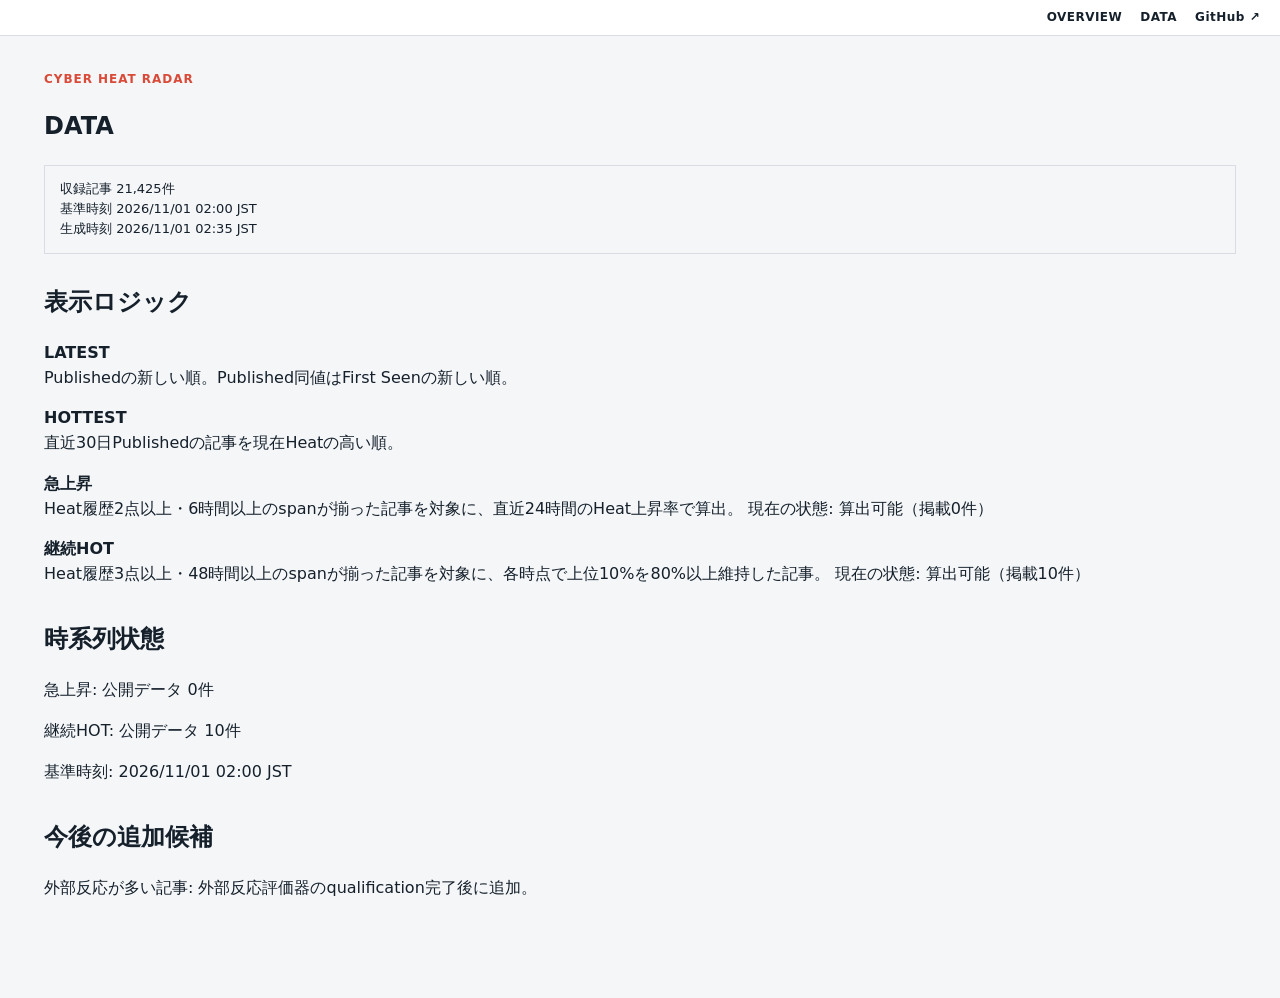
==== commit 87f35300: "Unified hourly publication 2026-11-01 02:30 JST" ====
--- a/data.html
+++ b/data.html
@@ -36,8 +36,8 @@
 
 <div class="fe22-overview-status">
   収録記事 21,425件<br>
-  基準時刻 2026/11/01 01:00 JST<br>
-  生成時刻 2026/11/01 01:35 JST
+  基準時刻 2026/11/01 02:00 JST<br>
+  生成時刻 2026/11/01 02:35 JST
   </div>
 
 <section class="fe22-data-block">
@@ -68,7 +68,7 @@
   <h2>時系列状態</h2>
   <p>急上昇: 公開データ 0件</p>
   <p>継続HOT: 公開データ 10件</p>
-  <p>基準時刻: 2026/11/01 01:00 JST</p>
+  <p>基準時刻: 2026/11/01 02:00 JST</p>
   </section>
 
 <section class="fe22-data-block">
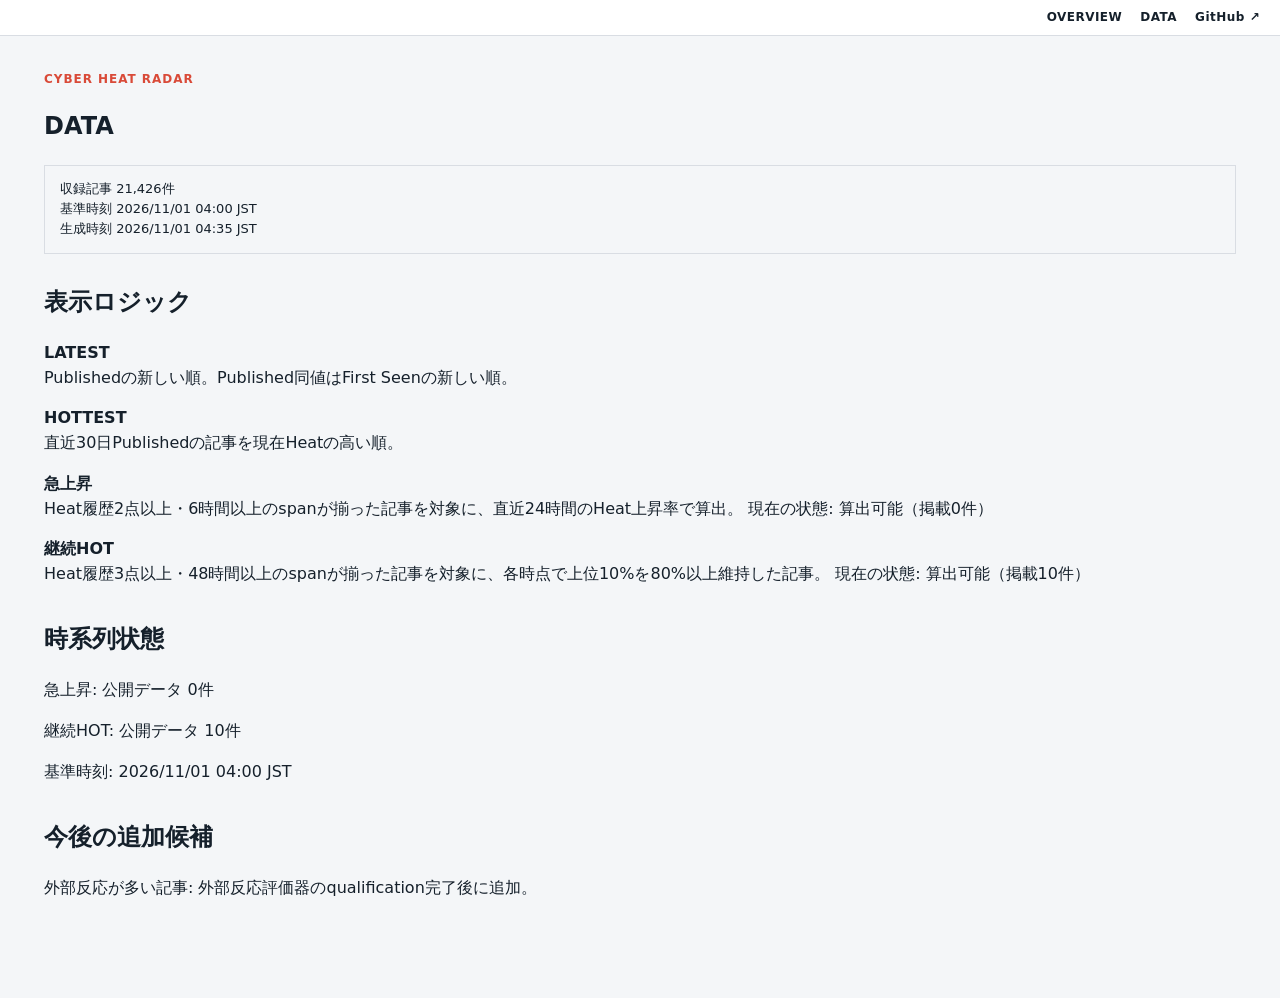
==== commit 29245f15: "Unified hourly publication 2026-11-01 04:30 JST" ====
--- a/data.html
+++ b/data.html
@@ -35,9 +35,9 @@
 <h1>DATA</h1>
 
 <div class="fe22-overview-status">
-  収録記事 21,425件<br>
-  基準時刻 2026/11/01 02:00 JST<br>
-  生成時刻 2026/11/01 02:35 JST
+  収録記事 21,426件<br>
+  基準時刻 2026/11/01 04:00 JST<br>
+  生成時刻 2026/11/01 04:35 JST
   </div>
 
 <section class="fe22-data-block">
@@ -68,7 +68,7 @@
   <h2>時系列状態</h2>
   <p>急上昇: 公開データ 0件</p>
   <p>継続HOT: 公開データ 10件</p>
-  <p>基準時刻: 2026/11/01 02:00 JST</p>
+  <p>基準時刻: 2026/11/01 04:00 JST</p>
   </section>
 
 <section class="fe22-data-block">
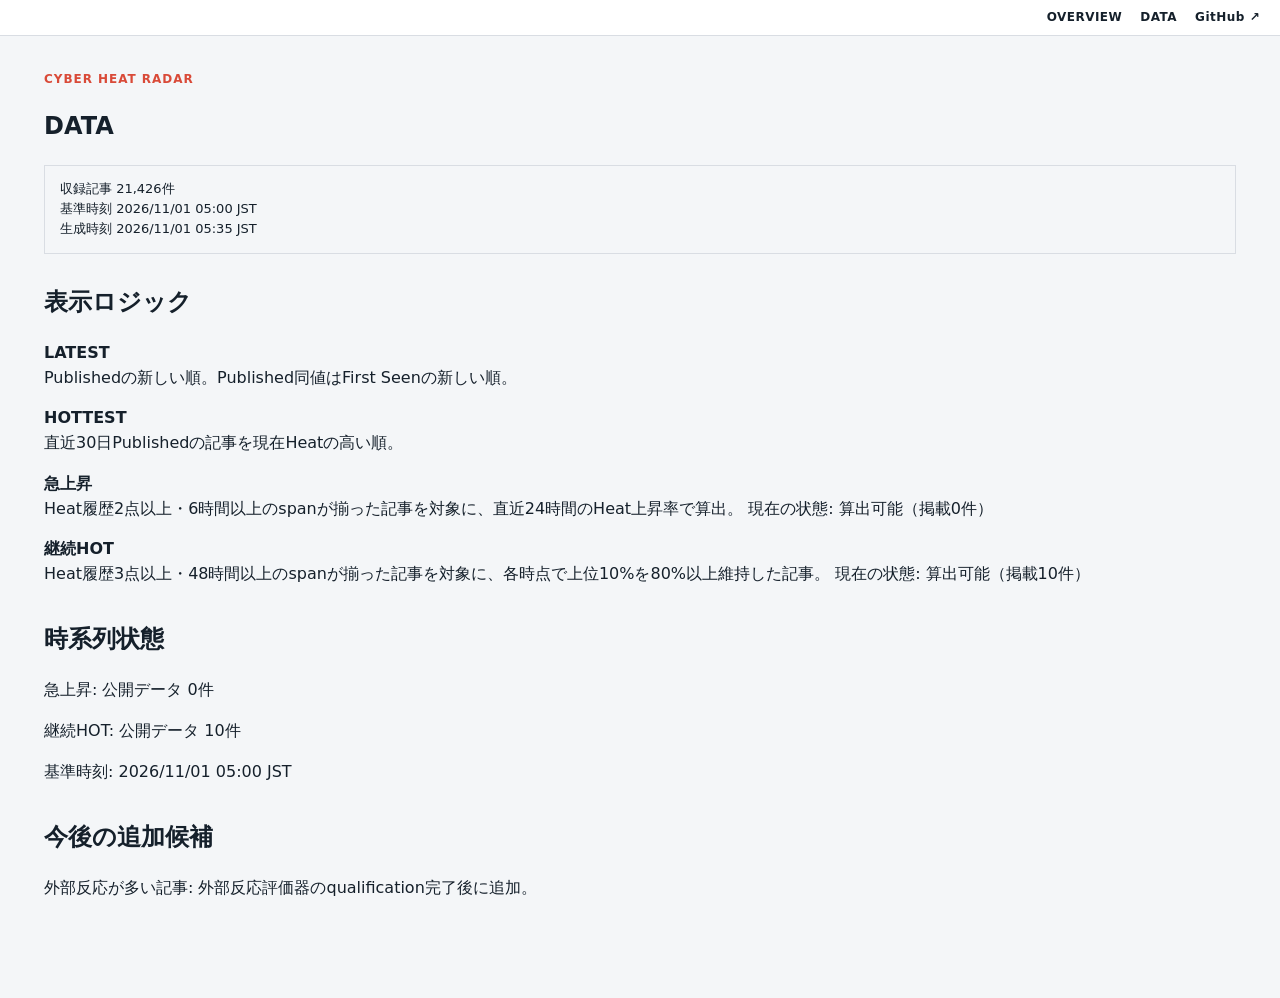
==== commit 57c6017a: "Unified hourly publication 2026-11-01 05:30 JST" ====
--- a/data.html
+++ b/data.html
@@ -36,8 +36,8 @@
 
 <div class="fe22-overview-status">
   収録記事 21,426件<br>
-  基準時刻 2026/11/01 04:00 JST<br>
-  生成時刻 2026/11/01 04:35 JST
+  基準時刻 2026/11/01 05:00 JST<br>
+  生成時刻 2026/11/01 05:35 JST
   </div>
 
 <section class="fe22-data-block">
@@ -68,7 +68,7 @@
   <h2>時系列状態</h2>
   <p>急上昇: 公開データ 0件</p>
   <p>継続HOT: 公開データ 10件</p>
-  <p>基準時刻: 2026/11/01 04:00 JST</p>
+  <p>基準時刻: 2026/11/01 05:00 JST</p>
   </section>
 
 <section class="fe22-data-block">
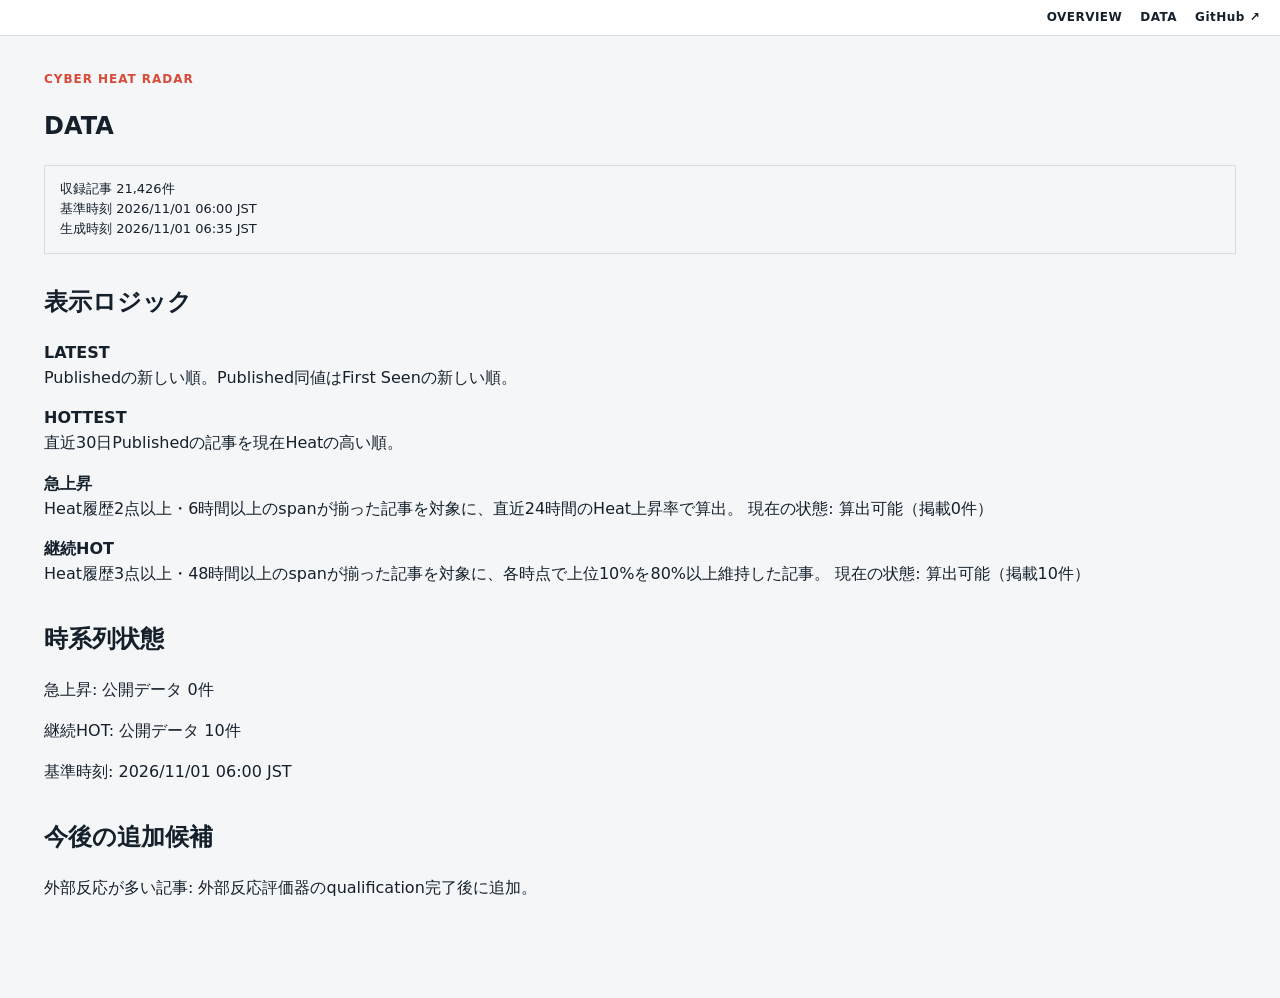
==== commit e9b86b1a: "Unified hourly publication 2026-11-01 06:30 JST" ====
--- a/data.html
+++ b/data.html
@@ -36,8 +36,8 @@
 
 <div class="fe22-overview-status">
   収録記事 21,426件<br>
-  基準時刻 2026/11/01 05:00 JST<br>
-  生成時刻 2026/11/01 05:35 JST
+  基準時刻 2026/11/01 06:00 JST<br>
+  生成時刻 2026/11/01 06:35 JST
   </div>
 
 <section class="fe22-data-block">
@@ -68,7 +68,7 @@
   <h2>時系列状態</h2>
   <p>急上昇: 公開データ 0件</p>
   <p>継続HOT: 公開データ 10件</p>
-  <p>基準時刻: 2026/11/01 05:00 JST</p>
+  <p>基準時刻: 2026/11/01 06:00 JST</p>
   </section>
 
 <section class="fe22-data-block">
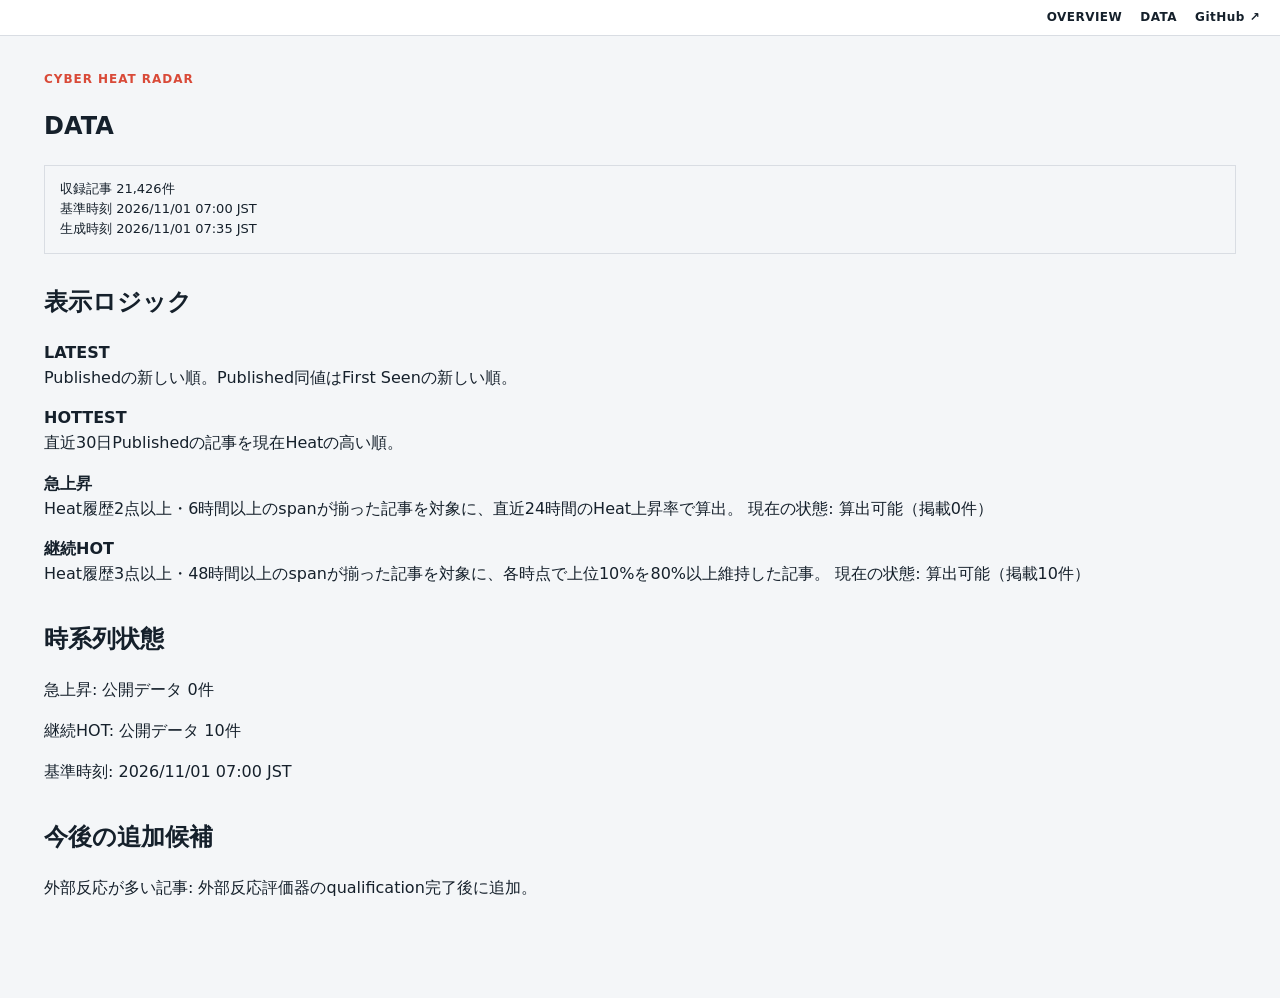
==== commit 527849c9: "Unified hourly publication 2026-11-01 07:30 JST" ====
--- a/data.html
+++ b/data.html
@@ -36,8 +36,8 @@
 
 <div class="fe22-overview-status">
   収録記事 21,426件<br>
-  基準時刻 2026/11/01 06:00 JST<br>
-  生成時刻 2026/11/01 06:35 JST
+  基準時刻 2026/11/01 07:00 JST<br>
+  生成時刻 2026/11/01 07:35 JST
   </div>
 
 <section class="fe22-data-block">
@@ -68,7 +68,7 @@
   <h2>時系列状態</h2>
   <p>急上昇: 公開データ 0件</p>
   <p>継続HOT: 公開データ 10件</p>
-  <p>基準時刻: 2026/11/01 06:00 JST</p>
+  <p>基準時刻: 2026/11/01 07:00 JST</p>
   </section>
 
 <section class="fe22-data-block">
--- a/assets/styles.css
+++ b/assets/styles.css
@@ -3152,9 +3152,42 @@
   }
 }
 
-/* CHR2_DIR07_UPDATE_NOTICE_V4 */
+/* CHR2_DIR07_HEADER_COMPACTION_V1 */
+.masthead-inner {
+  display: flex;
+  align-items: center;
+  gap: .75rem;
+  flex-wrap: wrap;
+}
+.header-github-inline {
+  flex: 0 0 auto;
+  white-space: nowrap;
+}
+.header-right {
+  margin-left: auto;
+  display: flex;
+  align-items: center;
+  justify-content: flex-end;
+  gap: .75rem;
+  flex: 1 1 420px;
+  min-width: 320px;
+}
+#catalogMeta {
+  display: none !important;
+}
+@media (max-width: 920px) {
+  .header-right {
+    width: 100%;
+    min-width: 0;
+    margin-left: 0;
+  }
+  .header-search {
+    width: 100%;
+  }
+}
+/* CHR2_DIR07_UPDATE_NOTICE_V5 */
 #chr2-update-notice {
-  margin: 0 .6rem;
+  margin: 0 .45rem 0 .15rem;
   padding: .4rem .7rem;
   border: 1px solid #e4573d;
   border-radius: .3rem;
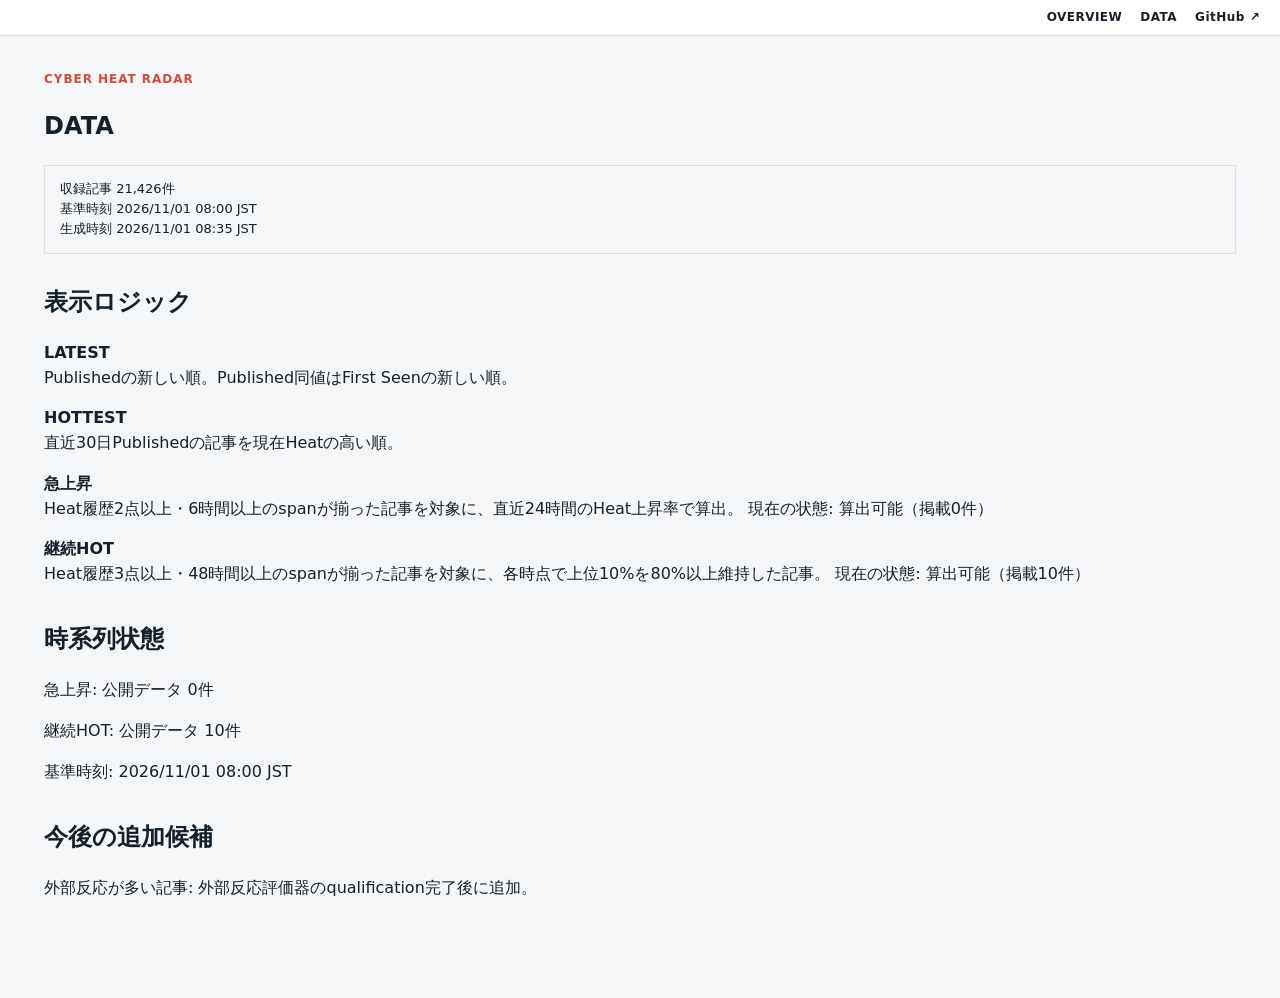
==== commit 873c2a73: "Unified hourly publication 2026-11-01 08:30 JST" ====
--- a/data.html
+++ b/data.html
@@ -36,8 +36,8 @@
 
 <div class="fe22-overview-status">
   収録記事 21,426件<br>
-  基準時刻 2026/11/01 07:00 JST<br>
-  生成時刻 2026/11/01 07:35 JST
+  基準時刻 2026/11/01 08:00 JST<br>
+  生成時刻 2026/11/01 08:35 JST
   </div>
 
 <section class="fe22-data-block">
@@ -68,7 +68,7 @@
   <h2>時系列状態</h2>
   <p>急上昇: 公開データ 0件</p>
   <p>継続HOT: 公開データ 10件</p>
-  <p>基準時刻: 2026/11/01 07:00 JST</p>
+  <p>基準時刻: 2026/11/01 08:00 JST</p>
   </section>
 
 <section class="fe22-data-block">
--- a/assets/styles.css
+++ b/assets/styles.css
@@ -3210,3 +3210,159 @@
 @media (prefers-reduced-motion: reduce) {
   #chr2-update-notice { animation: none; }
 }
+
+
+/* CHR2_DIR07_MOBILE_PARITY_R3 */
+@media (max-width: 920px) {
+  .masthead-inner {
+    display: grid !important;
+    grid-template-columns:
+      max-content max-content max-content minmax(0, 1fr) !important;
+    grid-template-rows: auto auto !important;
+    grid-template-areas:
+      "brand github notice ."
+      "search search search search" !important;
+
+    width: 100% !important;
+    max-width: 100% !important;
+    height: auto !important;
+    min-height: 0 !important;
+    max-height: none !important;
+
+    margin: 0 !important;
+    padding: 12px 10px !important;
+    box-sizing: border-box !important;
+
+    gap: 8px 5px !important;
+    align-items: center !important;
+    align-content: start !important;
+    justify-content: start !important;
+  }
+
+  .masthead-inner > .brand {
+    grid-area: brand !important;
+    display: inline-flex !important;
+
+    flex: 0 0 auto !important;
+    width: max-content !important;
+    min-width: 0 !important;
+    max-width: 100% !important;
+    margin: 0 !important;
+
+    align-items: center !important;
+    white-space: nowrap !important;
+  }
+
+  .masthead-inner > .brand,
+  .masthead-inner > .brand span {
+    font-size: clamp(10px, 3.3vw, 17px) !important;
+    line-height: 1.2 !important;
+    letter-spacing: -.035em !important;
+    white-space: nowrap !important;
+  }
+
+  .masthead-inner > #fe22GithubLink {
+    grid-area: github !important;
+    display: inline-flex !important;
+    flex: 0 0 auto !important;
+
+    width: max-content !important;
+    margin: 0 !important;
+    padding: 5px 6px !important;
+    font-size: 10px !important;
+    line-height: 1.2 !important;
+
+    align-self: center !important;
+    white-space: nowrap !important;
+  }
+
+  .masthead-inner > #chr2-update-notice {
+    grid-area: notice !important;
+    flex: 0 0 auto !important;
+
+    width: max-content !important;
+    margin: 0 !important;
+    padding: 5px 6px !important;
+    font-size: 10px !important;
+    line-height: 1.2 !important;
+
+    align-self: center !important;
+    white-space: nowrap !important;
+  }
+
+  .masthead-inner > #chr2-update-notice[hidden] {
+    display: none !important;
+  }
+
+  .masthead-inner > .header-right {
+    grid-area: search !important;
+    display: flex !important;
+    flex: 0 0 auto !important;
+    flex-direction: row !important;
+
+    width: 100% !important;
+    min-width: 0 !important;
+    max-width: 100% !important;
+
+    height: auto !important;
+    min-height: 0 !important;
+    max-height: none !important;
+
+    margin: 0 !important;
+    padding: 0 !important;
+    box-sizing: border-box !important;
+  }
+
+  .masthead-inner .header-search {
+    display: flex !important;
+    flex: 1 1 auto !important;
+    flex-direction: row !important;
+    flex-wrap: nowrap !important;
+
+    width: 100% !important;
+    min-width: 0 !important;
+    max-width: 100% !important;
+
+    height: auto !important;
+    min-height: 0 !important;
+    max-height: none !important;
+
+    margin: 0 !important;
+    padding: 0 !important;
+  }
+
+  .masthead-inner .header-search input {
+    flex: 1 1 auto !important;
+    width: auto !important;
+    min-width: 0 !important;
+  }
+
+  .masthead-inner .header-search button {
+    flex: 0 0 auto !important;
+    white-space: nowrap !important;
+  }
+
+  .masthead-inner #catalogMeta,
+  .masthead-inner #headerUtilityActions {
+    display: none !important;
+  }
+}
+
+@media (max-width: 380px) {
+  .masthead-inner {
+    padding-left: 8px !important;
+    padding-right: 8px !important;
+    gap: 7px 4px !important;
+  }
+
+  .masthead-inner > .brand,
+  .masthead-inner > .brand span {
+    font-size: 10px !important;
+  }
+
+  .masthead-inner > #fe22GithubLink,
+  .masthead-inner > #chr2-update-notice {
+    font-size: 9px !important;
+    padding: 4px !important;
+  }
+}
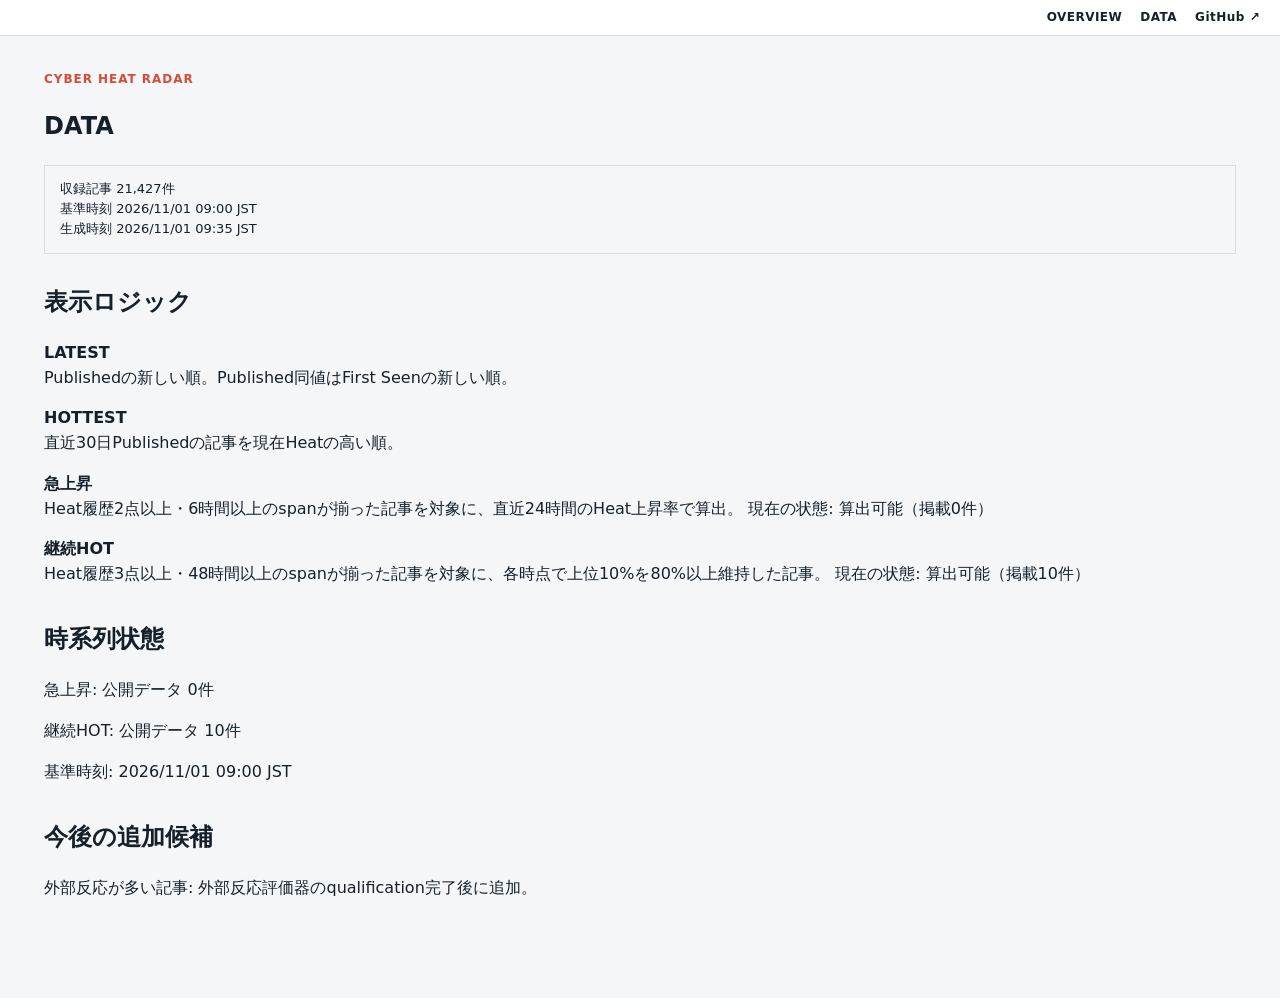
==== commit d0649a89: "Unified hourly publication 2026-11-01 09:30 JST" ====
--- a/data.html
+++ b/data.html
@@ -35,9 +35,9 @@
 <h1>DATA</h1>
 
 <div class="fe22-overview-status">
-  収録記事 21,426件<br>
-  基準時刻 2026/11/01 08:00 JST<br>
-  生成時刻 2026/11/01 08:35 JST
+  収録記事 21,427件<br>
+  基準時刻 2026/11/01 09:00 JST<br>
+  生成時刻 2026/11/01 09:35 JST
   </div>
 
 <section class="fe22-data-block">
@@ -68,7 +68,7 @@
   <h2>時系列状態</h2>
   <p>急上昇: 公開データ 0件</p>
   <p>継続HOT: 公開データ 10件</p>
-  <p>基準時刻: 2026/11/01 08:00 JST</p>
+  <p>基準時刻: 2026/11/01 09:00 JST</p>
   </section>
 
 <section class="fe22-data-block">
